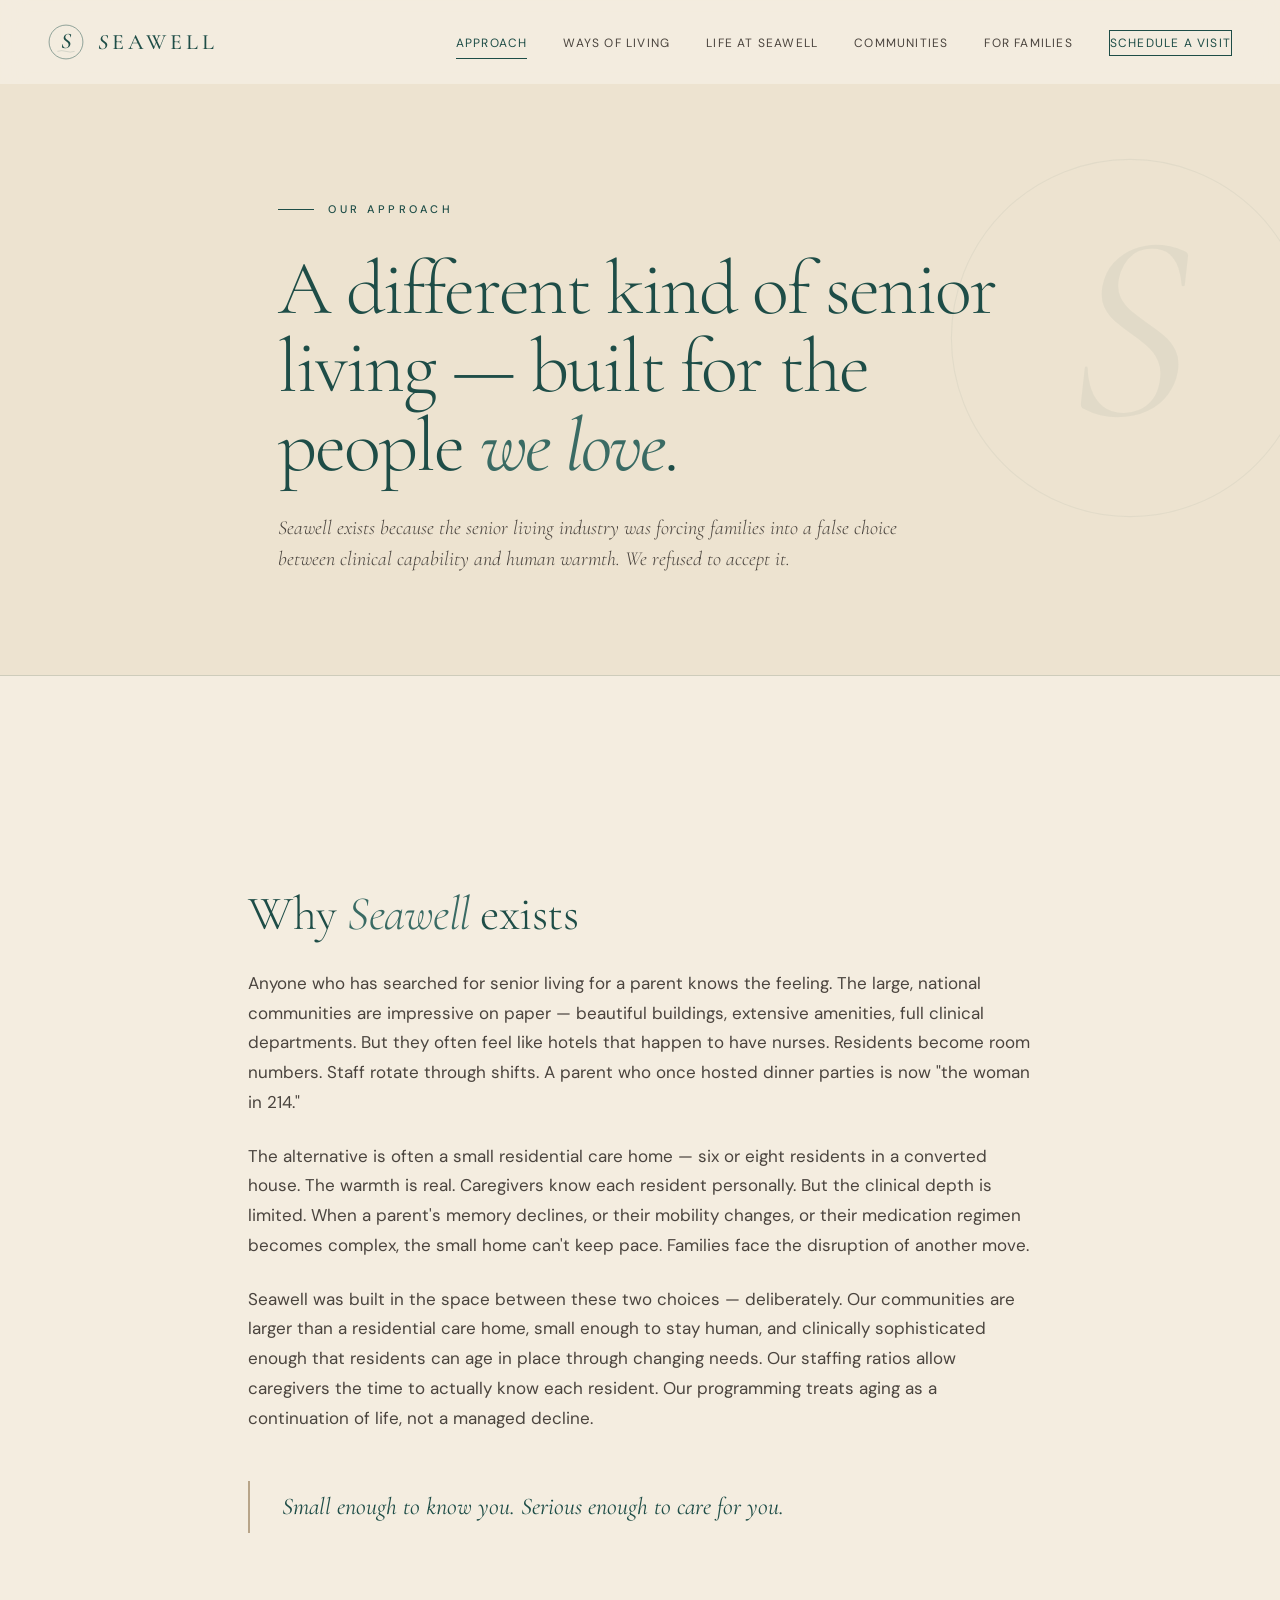
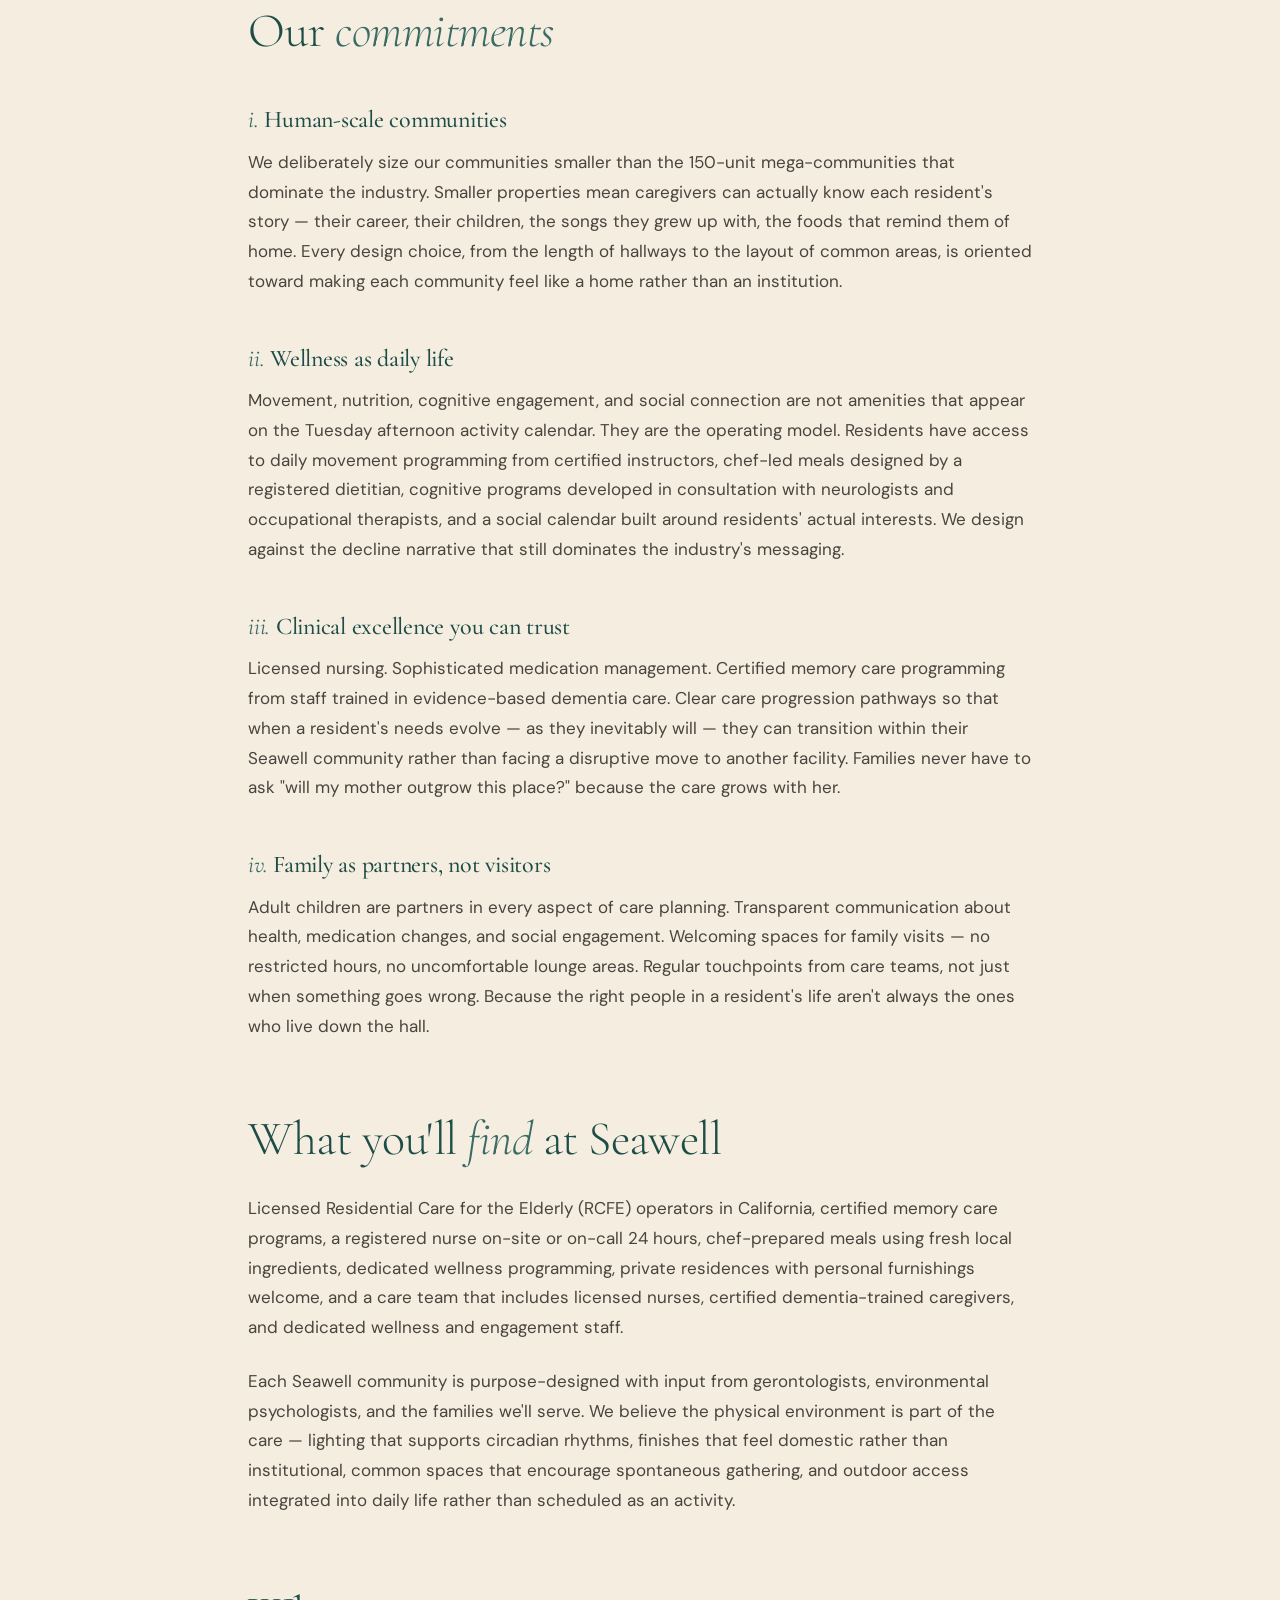
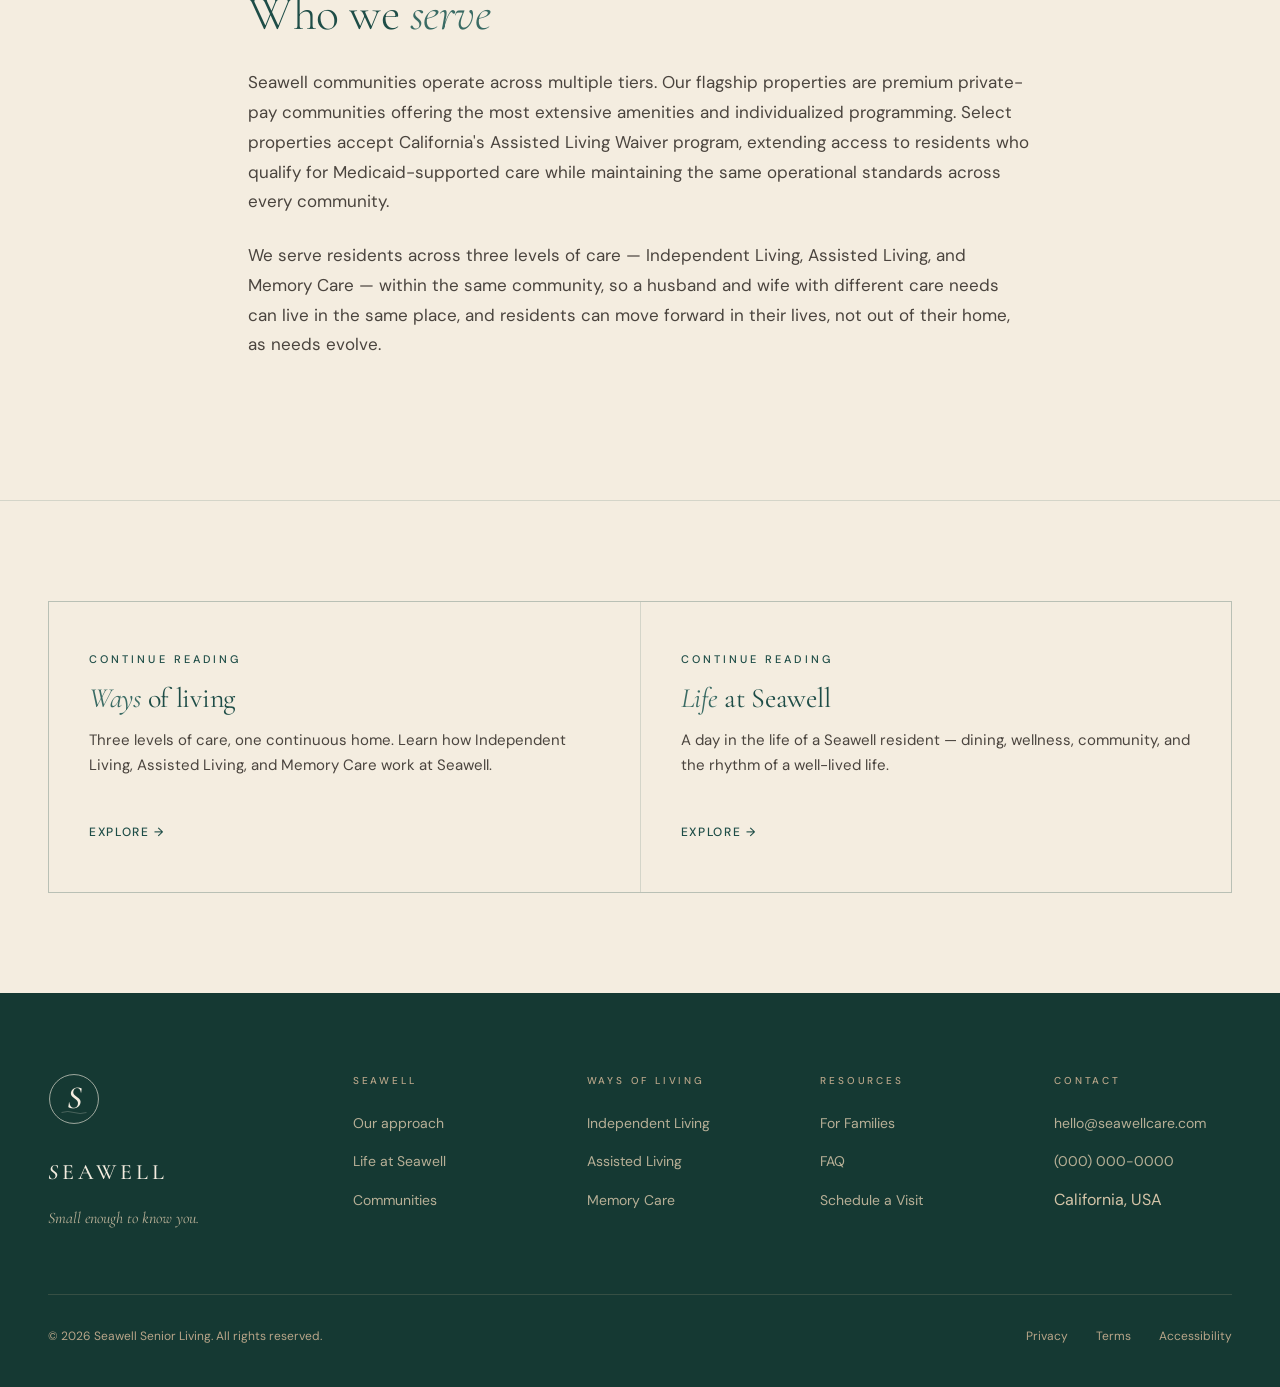
==== about.html @ 4174fb95 "Add multiple pages" ====
<!DOCTYPE html>
<html lang="en">
<head>
<meta charset="UTF-8">
<meta name="viewport" content="width=device-width, initial-scale=1.0">
<title>Our Approach — Seawell Senior Living</title>
<meta name="description" content="The philosophy behind Seawell: small enough to know you, serious enough to care for you. Boutique senior living combined with clinical excellence.">
<link rel="preconnect" href="https://fonts.googleapis.com">
<link rel="preconnect" href="https://fonts.gstatic.com" crossorigin>
<link href="https://fonts.googleapis.com/css2?family=Cormorant+Garamond:ital,wght@0,300;0,400;0,500;0,600;1,300;1,400;1,500;1,600&family=DM+Sans:ital,opsz,wght@0,9..40,300;0,9..40,400;0,9..40,500;1,9..40,400&display=swap" rel="stylesheet">
<link rel="stylesheet" href="styles.css">
</head>
<body>

<nav class="site-nav" id="nav">
  <div class="container nav-inner">
    <a href="index.html" class="nav-logo" aria-label="Seawell home">
      <svg viewBox="0 0 100 100" xmlns="http://www.w3.org/2000/svg" aria-hidden="true">
        <circle cx="50" cy="50" r="47" fill="none" stroke="#1E4D47" stroke-width="1.3"/>
        <text x="50" y="68" text-anchor="middle" font-family="Cormorant Garamond, Didot, Georgia, serif" font-size="62" font-style="italic" font-weight="500" fill="#1E4D47">S</text>
        <path d="M 26 76 Q 38 72 50 76 T 74 76" fill="none" stroke="#1E4D47" stroke-width="0.9" opacity="0.45"/>
      </svg>
      <span class="nav-logo-text"><span class="italic-s">S</span>EAWELL</span>
    </a>
    <button class="nav-toggle" id="navToggle" aria-label="Menu"><span></span><span></span><span></span></button>
    <ul class="nav-links" id="navLinks">
      <li><a href="about.html" class="active">Approach</a></li>
      <li><a href="living.html">Ways of Living</a></li>
      <li><a href="life.html">Life at Seawell</a></li>
      <li><a href="communities.html">Communities</a></li>
      <li><a href="families.html">For Families</a></li>
      <li><a href="contact.html" class="nav-cta">Schedule a Visit</a></li>
    </ul>
  </div>
</nav>

<section class="page-hero">
  <svg class="page-hero-mark" viewBox="0 0 100 100" xmlns="http://www.w3.org/2000/svg" aria-hidden="true">
    <circle cx="50" cy="50" r="47" fill="none" stroke="#1E4D47" stroke-width="0.3"/>
    <text x="50" y="70" text-anchor="middle" font-family="Cormorant Garamond, Didot, Georgia, serif" font-size="70" font-style="italic" fill="#1E4D47">S</text>
  </svg>
  <div class="container page-hero-inner">
    <div class="page-hero-eyebrow">Our approach</div>
    <h1>A different kind of senior living — built for the people <em>we love</em>.</h1>
    <p class="page-hero-lede">Seawell exists because the senior living industry was forcing families into a false choice between clinical capability and human warmth. We refused to accept it.</p>
  </div>
</section>

<section class="standard">
  <div class="container-narrow">
    <div class="prose">
      <h2>Why <em>Seawell</em> exists</h2>
      <p>Anyone who has searched for senior living for a parent knows the feeling. The large, national communities are impressive on paper — beautiful buildings, extensive amenities, full clinical departments. But they often feel like hotels that happen to have nurses. Residents become room numbers. Staff rotate through shifts. A parent who once hosted dinner parties is now "the woman in 214."</p>
      <p>The alternative is often a small residential care home — six or eight residents in a converted house. The warmth is real. Caregivers know each resident personally. But the clinical depth is limited. When a parent's memory declines, or their mobility changes, or their medication regimen becomes complex, the small home can't keep pace. Families face the disruption of another move.</p>
      <p>Seawell was built in the space between these two choices — deliberately. Our communities are larger than a residential care home, small enough to stay human, and clinically sophisticated enough that residents can age in place through changing needs. Our staffing ratios allow caregivers the time to actually know each resident. Our programming treats aging as a continuation of life, not a managed decline.</p>

      <blockquote>Small enough to know you. Serious enough to care for you.</blockquote>

      <h2>Our <em>commitments</em></h2>

      <h3><em>i.</em> Human-scale communities</h3>
      <p>We deliberately size our communities smaller than the 150-unit mega-communities that dominate the industry. Smaller properties mean caregivers can actually know each resident's story — their career, their children, the songs they grew up with, the foods that remind them of home. Every design choice, from the length of hallways to the layout of common areas, is oriented toward making each community feel like a home rather than an institution.</p>

      <h3><em>ii.</em> Wellness as daily life</h3>
      <p>Movement, nutrition, cognitive engagement, and social connection are not amenities that appear on the Tuesday afternoon activity calendar. They are the operating model. Residents have access to daily movement programming from certified instructors, chef-led meals designed by a registered dietitian, cognitive programs developed in consultation with neurologists and occupational therapists, and a social calendar built around residents' actual interests. We design against the decline narrative that still dominates the industry's messaging.</p>

      <h3><em>iii.</em> Clinical excellence you can trust</h3>
      <p>Licensed nursing. Sophisticated medication management. Certified memory care programming from staff trained in evidence-based dementia care. Clear care progression pathways so that when a resident's needs evolve — as they inevitably will — they can transition within their Seawell community rather than facing a disruptive move to another facility. Families never have to ask "will my mother outgrow this place?" because the care grows with her.</p>

      <h3><em>iv.</em> Family as partners, not visitors</h3>
      <p>Adult children are partners in every aspect of care planning. Transparent communication about health, medication changes, and social engagement. Welcoming spaces for family visits — no restricted hours, no uncomfortable lounge areas. Regular touchpoints from care teams, not just when something goes wrong. Because the right people in a resident's life aren't always the ones who live down the hall.</p>

      <h2>What you'll <em>find</em> at Seawell</h2>
      <p>Licensed Residential Care for the Elderly (RCFE) operators in California, certified memory care programs, a registered nurse on-site or on-call 24 hours, chef-prepared meals using fresh local ingredients, dedicated wellness programming, private residences with personal furnishings welcome, and a care team that includes licensed nurses, certified dementia-trained caregivers, and dedicated wellness and engagement staff.</p>
      <p>Each Seawell community is purpose-designed with input from gerontologists, environmental psychologists, and the families we'll serve. We believe the physical environment is part of the care — lighting that supports circadian rhythms, finishes that feel domestic rather than institutional, common spaces that encourage spontaneous gathering, and outdoor access integrated into daily life rather than scheduled as an activity.</p>

      <h2>Who we <em>serve</em></h2>
      <p>Seawell communities operate across multiple tiers. Our flagship properties are premium private-pay communities offering the most extensive amenities and individualized programming. Select properties accept California's Assisted Living Waiver program, extending access to residents who qualify for Medicaid-supported care while maintaining the same operational standards across every community.</p>
      <p>We serve residents across three levels of care — Independent Living, Assisted Living, and Memory Care — within the same community, so a husband and wife with different care needs can live in the same place, and residents can move forward in their lives, not out of their home, as needs evolve.</p>
    </div>
  </div>
</section>

<section class="cross-links">
  <div class="container">
    <div class="cross-links-grid">
      <a href="living.html" class="cross-link">
        <span class="cross-link-label">Continue reading</span>
        <h3 class="cross-link-title"><em>Ways</em> of living</h3>
        <p class="card-body" style="margin-top:12px">Three levels of care, one continuous home. Learn how Independent Living, Assisted Living, and Memory Care work at Seawell.</p>
        <span class="cross-link-arrow">Explore →</span>
      </a>
      <a href="life.html" class="cross-link">
        <span class="cross-link-label">Continue reading</span>
        <h3 class="cross-link-title"><em>Life</em> at Seawell</h3>
        <p class="card-body" style="margin-top:12px">A day in the life of a Seawell resident — dining, wellness, community, and the rhythm of a well-lived life.</p>
        <span class="cross-link-arrow">Explore →</span>
      </a>
    </div>
  </div>
</section>

<footer class="site-footer">
  <div class="container">
    <div class="footer-grid">
      <div class="footer-brand">
        <svg viewBox="0 0 100 100" xmlns="http://www.w3.org/2000/svg" aria-hidden="true">
          <circle cx="50" cy="50" r="47" fill="none" stroke="#F4EDE0" stroke-width="1.2"/>
          <text x="50" y="68" text-anchor="middle" font-family="Cormorant Garamond, Didot, Georgia, serif" font-size="62" font-style="italic" font-weight="500" fill="#F4EDE0">S</text>
          <path d="M 26 76 Q 38 72 50 76 T 74 76" fill="none" stroke="#F4EDE0" stroke-width="0.9" opacity="0.5"/>
        </svg>
        <div class="footer-brand-name"><span class="italic-s">S</span>EAWELL</div>
        <p class="footer-tagline">Small enough to know you.</p>
      </div>
      <div class="footer-col">
        <div class="footer-col-label">Seawell</div>
        <ul>
          <li><a href="about.html">Our approach</a></li>
          <li><a href="life.html">Life at Seawell</a></li>
          <li><a href="communities.html">Communities</a></li>
        </ul>
      </div>
      <div class="footer-col">
        <div class="footer-col-label">Ways of Living</div>
        <ul>
          <li><a href="independent-living.html">Independent Living</a></li>
          <li><a href="assisted-living.html">Assisted Living</a></li>
          <li><a href="memory-care.html">Memory Care</a></li>
        </ul>
      </div>
      <div class="footer-col">
        <div class="footer-col-label">Resources</div>
        <ul>
          <li><a href="families.html">For Families</a></li>
          <li><a href="families.html#faq">FAQ</a></li>
          <li><a href="contact.html">Schedule a Visit</a></li>
        </ul>
      </div>
      <div class="footer-col">
        <div class="footer-col-label">Contact</div>
        <ul>
          <li><a href="mailto:hello@seawellcare.com">hello@seawellcare.com</a></li>
          <li><a href="tel:+10000000000">(000) 000-0000</a></li>
          <li>California, USA</li>
        </ul>
      </div>
    </div>
    <div class="footer-bottom">
      <div>© 2026 Seawell Senior Living. All rights reserved.</div>
      <div class="footer-legal">
        <a href="#">Privacy</a>
        <a href="#">Terms</a>
        <a href="#">Accessibility</a>
      </div>
    </div>
  </div>
</footer>

<script src="main.js"></script>
</body>
</html>
---- styles.css ----
:root {
  --teal: #1E4D47;
  --teal-deep: #153933;
  --teal-soft: #3A6B64;
  --ivory: #F4EDE0;
  --ivory-warm: #EDE3D0;
  --sand: #B8A589;
  --sand-light: #D4C4A8;
  --charcoal: #2A2520;
  --charcoal-soft: #4A443E;
  --white-warm: #FAF6ED;
  --line: rgba(30, 77, 71, 0.15);
  --line-strong: rgba(30, 77, 71, 0.3);
  --serif: 'Cormorant Garamond', 'Didot', 'Playfair Display', Georgia, serif;
  --sans: 'DM Sans', -apple-system, BlinkMacSystemFont, 'Helvetica Neue', Arial, sans-serif;
}

* { margin: 0; padding: 0; box-sizing: border-box; }
html { scroll-behavior: smooth; }

body {
  font-family: var(--sans);
  font-weight: 400;
  font-size: 16px;
  line-height: 1.65;
  color: var(--charcoal);
  background: var(--ivory);
  overflow-x: hidden;
  -webkit-font-smoothing: antialiased;
  -moz-osx-font-smoothing: grayscale;
}

::selection { background: var(--teal); color: var(--ivory); }

h1, h2, h3, h4 {
  font-family: var(--serif);
  font-weight: 400;
  color: var(--teal);
  letter-spacing: -0.01em;
  line-height: 1.15;
}

a {
  color: inherit;
  text-decoration: none;
  transition: opacity 0.3s ease, color 0.3s ease;
}

.container {
  max-width: 1280px;
  margin: 0 auto;
  padding: 0 48px;
}

.container-narrow {
  max-width: 880px;
  margin: 0 auto;
  padding: 0 48px;
}

@media (max-width: 768px) {
  .container, .container-narrow { padding: 0 24px; }
}

/* ===== NAV ===== */
nav.site-nav {
  position: fixed;
  top: 0;
  left: 0;
  right: 0;
  z-index: 100;
  padding: 24px 0;
  background: rgba(244, 237, 224, 0.92);
  backdrop-filter: blur(12px);
  -webkit-backdrop-filter: blur(12px);
  transition: padding 0.3s ease, background 0.3s ease;
}

nav.site-nav.scrolled {
  padding: 16px 0;
  border-bottom: 0.5px solid var(--line);
}

.nav-inner {
  display: flex;
  justify-content: space-between;
  align-items: center;
}

.nav-logo {
  display: flex;
  align-items: center;
  gap: 14px;
}

.nav-logo svg { width: 36px; height: 36px; }

.nav-logo-text {
  font-family: var(--serif);
  font-size: 22px;
  font-weight: 500;
  letter-spacing: 0.18em;
  color: var(--teal);
}

.nav-logo-text .italic-s { font-style: italic; font-weight: 500; }

.nav-links {
  display: flex;
  gap: 36px;
  align-items: center;
  list-style: none;
}

.nav-links a {
  font-size: 12px;
  font-weight: 400;
  letter-spacing: 0.1em;
  text-transform: uppercase;
  color: var(--charcoal-soft);
  position: relative;
  padding: 4px 0;
}

.nav-links a::after {
  content: '';
  position: absolute;
  bottom: -4px;
  left: 0;
  width: 0;
  height: 0.5px;
  background: var(--teal);
  transition: width 0.3s ease;
}

.nav-links a:hover::after, .nav-links a.active::after { width: 100%; }
.nav-links a:hover, .nav-links a.active { color: var(--teal); }

.nav-cta {
  padding: 10px 20px;
  border: 0.5px solid var(--teal);
  color: var(--teal) !important;
  transition: all 0.3s ease;
}

.nav-cta:hover { background: var(--teal); color: var(--ivory) !important; }
.nav-cta::after { display: none !important; }

.nav-toggle {
  display: none;
  background: none;
  border: none;
  cursor: pointer;
  padding: 8px;
}

.nav-toggle span {
  display: block;
  width: 22px;
  height: 1px;
  background: var(--teal);
  margin: 5px 0;
  transition: transform 0.3s ease, opacity 0.3s ease;
}

.nav-toggle.open span:nth-child(1) { transform: translateY(6px) rotate(45deg); }
.nav-toggle.open span:nth-child(2) { opacity: 0; }
.nav-toggle.open span:nth-child(3) { transform: translateY(-6px) rotate(-45deg); }

@media (max-width: 968px) {
  .nav-toggle { display: block; }
  .nav-links {
    position: fixed;
    top: 76px;
    left: 0;
    right: 0;
    background: var(--ivory);
    flex-direction: column;
    padding: 32px 24px;
    gap: 20px;
    border-bottom: 0.5px solid var(--line);
    transform: translateY(-110%);
    transition: transform 0.3s ease;
  }
  .nav-links.open { transform: translateY(0); }
  .nav-links a { font-size: 14px; padding: 8px 0; }
  .nav-logo-text { font-size: 18px; }
}

/* ===== BUTTONS ===== */
.btn {
  padding: 16px 32px;
  font-family: var(--sans);
  font-size: 13px;
  font-weight: 500;
  letter-spacing: 0.12em;
  text-transform: uppercase;
  cursor: pointer;
  transition: all 0.3s ease;
  border: 0.5px solid var(--teal);
  background: transparent;
  color: var(--teal);
  display: inline-flex;
  align-items: center;
  gap: 12px;
  text-decoration: none;
}

.btn-primary { background: var(--teal); color: var(--ivory); }
.btn-primary:hover { background: var(--teal-deep); transform: translateY(-1px); }
.btn-secondary:hover { background: var(--teal); color: var(--ivory); }

.btn .arrow { width: 14px; height: 14px; transition: transform 0.3s ease; }
.btn:hover .arrow { transform: translateX(4px); }

/* ===== SECTION LABEL ===== */
.section-label {
  display: flex;
  align-items: center;
  gap: 14px;
  font-size: 11px;
  font-weight: 500;
  letter-spacing: 0.32em;
  text-transform: uppercase;
  color: var(--teal);
  margin-bottom: 40px;
}

.section-label::before {
  content: '';
  width: 36px;
  height: 0.5px;
  background: var(--teal);
}

.section-label.centered { justify-content: center; }

/* ===== PAGE HERO (sub-pages) ===== */
.page-hero {
  padding: 200px 0 100px;
  background: var(--ivory-warm);
  position: relative;
  overflow: hidden;
  border-bottom: 0.5px solid var(--line);
}

.page-hero-mark {
  position: absolute;
  right: -40px;
  top: 50%;
  transform: translateY(-50%);
  width: 380px;
  height: 380px;
  opacity: 0.05;
  pointer-events: none;
}

.page-hero-inner {
  position: relative;
  z-index: 2;
  max-width: 820px;
}

.page-hero-eyebrow {
  font-size: 11px;
  font-weight: 500;
  letter-spacing: 0.32em;
  text-transform: uppercase;
  color: var(--teal);
  margin-bottom: 32px;
  display: flex;
  align-items: center;
  gap: 14px;
}

.page-hero-eyebrow::before {
  content: '';
  width: 36px;
  height: 0.5px;
  background: var(--teal);
}

.page-hero h1 {
  font-size: clamp(42px, 6vw, 84px);
  font-weight: 300;
  line-height: 1.02;
  letter-spacing: -0.025em;
  margin-bottom: 28px;
}

.page-hero h1 em {
  font-style: italic;
  font-weight: 400;
  color: var(--teal-soft);
}

.page-hero-lede {
  font-size: 20px;
  line-height: 1.55;
  color: var(--charcoal-soft);
  max-width: 680px;
  font-family: var(--serif);
  font-style: italic;
  font-weight: 300;
}

/* ===== EDITORIAL CONTENT ===== */
.prose {
  font-size: 17px;
  line-height: 1.75;
  color: var(--charcoal-soft);
}

.prose p { margin-bottom: 24px; }
.prose p:last-child { margin-bottom: 0; }

.prose h2 {
  font-size: clamp(32px, 4vw, 48px);
  font-weight: 300;
  margin-top: 72px;
  margin-bottom: 28px;
  line-height: 1.1;
}

.prose h2 em { font-style: italic; color: var(--teal-soft); }

.prose h3 {
  font-size: 24px;
  font-weight: 500;
  margin-top: 48px;
  margin-bottom: 14px;
}

.prose h3 em { font-style: italic; font-weight: 400; color: var(--teal-soft); }

.prose blockquote {
  font-family: var(--serif);
  font-style: italic;
  font-size: 24px;
  line-height: 1.5;
  color: var(--teal);
  border-left: 2px solid var(--sand);
  padding: 8px 0 8px 32px;
  margin: 48px 0;
}

.prose a {
  color: var(--teal);
  border-bottom: 0.5px solid var(--line-strong);
  padding-bottom: 1px;
}

.prose a:hover { color: var(--teal-deep); border-bottom-color: var(--teal); }

.prose ul, .prose ol {
  margin: 24px 0;
  padding-left: 28px;
}

.prose li { margin-bottom: 12px; }

/* ===== TWO-COL LAYOUT ===== */
.two-col {
  display: grid;
  grid-template-columns: 1fr 1fr;
  gap: 120px;
  align-items: start;
}

.two-col-wide {
  display: grid;
  grid-template-columns: 1fr 1.4fr;
  gap: 96px;
  align-items: start;
}

@media (max-width: 968px) {
  .two-col, .two-col-wide { grid-template-columns: 1fr; gap: 48px; }
}

.col-heading {
  font-size: clamp(36px, 4.5vw, 56px);
  font-weight: 300;
  line-height: 1.1;
  margin-bottom: 32px;
}

.col-heading em { font-style: italic; color: var(--teal-soft); }

/* ===== GENERAL SECTIONS ===== */
section.standard { padding: 140px 0; }
section.band { padding: 140px 0; background: var(--ivory-warm); border-top: 0.5px solid var(--line); border-bottom: 0.5px solid var(--line); }
section.deep { padding: 140px 0; background: var(--teal); color: var(--ivory); }
section.deep h2 { color: var(--ivory); }

/* ===== CARDS ===== */
.card-grid {
  display: grid;
  grid-template-columns: repeat(3, 1fr);
  gap: 1px;
  background: var(--line);
  border: 0.5px solid var(--line);
  margin-top: 64px;
}

@media (max-width: 968px) {
  .card-grid { grid-template-columns: 1fr; }
}

.card {
  background: var(--ivory);
  padding: 56px 40px;
  transition: background 0.4s ease;
  text-decoration: none;
  display: block;
  color: inherit;
}

.card:hover { background: var(--white-warm); }

.card-label {
  font-family: var(--serif);
  font-style: italic;
  font-size: 22px;
  font-weight: 300;
  color: var(--teal-soft);
  margin-bottom: 20px;
  display: block;
}

.card-title {
  font-size: 28px;
  font-weight: 400;
  margin-bottom: 16px;
  line-height: 1.2;
  color: var(--teal);
}

.card-body {
  font-size: 15px;
  line-height: 1.7;
  color: var(--charcoal-soft);
  margin-bottom: 28px;
}

.card-cta {
  font-size: 12px;
  font-weight: 500;
  letter-spacing: 0.14em;
  text-transform: uppercase;
  color: var(--teal);
  display: inline-flex;
  align-items: center;
  gap: 8px;
}

/* ===== LIST ROWS ===== */
.row-list { display: flex; flex-direction: column; }

.row-item {
  display: grid;
  grid-template-columns: 180px 1fr auto;
  gap: 48px;
  padding: 40px 0;
  border-top: 0.5px solid var(--line);
  align-items: start;
  transition: padding 0.4s ease;
  text-decoration: none;
  color: inherit;
}

.row-item:last-child { border-bottom: 0.5px solid var(--line); }
.row-item:hover { padding: 40px 16px; }

.row-label {
  font-family: var(--serif);
  font-style: italic;
  font-size: 19px;
  color: var(--teal-soft);
}

.row-title {
  font-size: 28px;
  font-weight: 400;
  margin-bottom: 12px;
  color: var(--teal);
}

.row-body {
  font-size: 16px;
  line-height: 1.7;
  color: var(--charcoal-soft);
  max-width: 640px;
}

.row-arrow {
  font-size: 12px;
  font-weight: 500;
  letter-spacing: 0.14em;
  text-transform: uppercase;
  color: var(--teal);
  white-space: nowrap;
  padding-top: 8px;
}

@media (max-width: 768px) {
  .row-item { grid-template-columns: 1fr; gap: 12px; padding: 28px 0; }
}

/* ===== FAQ ===== */
.faq-list { margin-top: 48px; }

.faq-item {
  border-top: 0.5px solid var(--line);
  padding: 28px 0;
  cursor: pointer;
}

.faq-item:last-child { border-bottom: 0.5px solid var(--line); }

.faq-q {
  display: flex;
  justify-content: space-between;
  align-items: center;
  font-family: var(--serif);
  font-size: 22px;
  font-weight: 500;
  color: var(--teal);
  line-height: 1.3;
}

.faq-toggle {
  width: 20px;
  height: 20px;
  flex-shrink: 0;
  position: relative;
  margin-left: 24px;
}

.faq-toggle::before, .faq-toggle::after {
  content: '';
  position: absolute;
  background: var(--teal);
  transition: transform 0.3s ease;
}

.faq-toggle::before {
  top: 9px;
  left: 0;
  width: 20px;
  height: 1px;
}

.faq-toggle::after {
  top: 0;
  left: 9px;
  width: 1px;
  height: 20px;
}

.faq-item.open .faq-toggle::after { transform: scaleY(0); }

.faq-a {
  font-size: 16px;
  line-height: 1.7;
  color: var(--charcoal-soft);
  max-height: 0;
  overflow: hidden;
  transition: max-height 0.4s ease, padding 0.4s ease;
  padding-top: 0;
}

.faq-item.open .faq-a {
  max-height: 800px;
  padding-top: 20px;
}

/* ===== PULL QUOTE / EDITORIAL ===== */
.pull-quote {
  text-align: center;
  max-width: 900px;
  margin: 0 auto;
  position: relative;
  z-index: 2;
}

.pull-quote-mark {
  width: 44px;
  height: 44px;
  margin: 0 auto 36px;
  opacity: 0.8;
}

.pull-quote-text {
  font-family: var(--serif);
  font-style: italic;
  font-weight: 300;
  font-size: clamp(26px, 3.8vw, 40px);
  line-height: 1.35;
  margin-bottom: 36px;
  letter-spacing: -0.005em;
}

.pull-quote-text::before, .pull-quote-text::after {
  content: '"';
  font-size: 1.4em;
  line-height: 0;
  color: var(--sand);
  opacity: 0.5;
  vertical-align: -0.15em;
}

.pull-quote-attr {
  font-size: 12px;
  font-weight: 500;
  letter-spacing: 0.24em;
  text-transform: uppercase;
  color: var(--sand-light);
  display: flex;
  align-items: center;
  justify-content: center;
  gap: 14px;
}

.pull-quote-attr::before {
  content: '';
  width: 36px;
  height: 0.5px;
  background: var(--sand);
  opacity: 0.5;
}

/* ===== FORMS ===== */
.form-stack {
  display: flex;
  flex-direction: column;
  gap: 20px;
  max-width: 640px;
}

.form-row {
  display: grid;
  grid-template-columns: 1fr 1fr;
  gap: 16px;
}

@media (max-width: 640px) {
  .form-row { grid-template-columns: 1fr; }
}

.form-field {
  display: flex;
  flex-direction: column;
  gap: 8px;
}

.form-field label {
  font-size: 11px;
  font-weight: 500;
  letter-spacing: 0.18em;
  text-transform: uppercase;
  color: var(--teal);
}

.form-field input,
.form-field select,
.form-field textarea {
  padding: 14px 18px;
  font-family: var(--sans);
  font-size: 15px;
  background: var(--white-warm);
  border: 0.5px solid var(--line-strong);
  color: var(--charcoal);
  outline: none;
  transition: border-color 0.3s ease;
  width: 100%;
}

.form-field input:focus,
.form-field select:focus,
.form-field textarea:focus { border-color: var(--teal); }

.form-field textarea { resize: vertical; min-height: 120px; }

.form-submit { margin-top: 12px; }

/* ===== BREADCRUMBS ===== */
.breadcrumbs {
  font-size: 11px;
  font-weight: 500;
  letter-spacing: 0.18em;
  text-transform: uppercase;
  color: var(--charcoal-soft);
  opacity: 0.7;
  margin-bottom: 24px;
  display: flex;
  gap: 10px;
  align-items: center;
}

.breadcrumbs a { color: inherit; border-bottom: 0.5px solid transparent; }
.breadcrumbs a:hover { border-bottom-color: var(--teal); color: var(--teal); }
.breadcrumbs .sep { opacity: 0.5; }

/* ===== CROSS-LINKS ===== */
.cross-links {
  padding: 100px 0;
  border-top: 0.5px solid var(--line);
}

.cross-links-grid {
  display: grid;
  grid-template-columns: repeat(2, 1fr);
  gap: 1px;
  background: var(--line);
  border: 0.5px solid var(--line);
}

@media (max-width: 768px) { .cross-links-grid { grid-template-columns: 1fr; } }

.cross-link {
  padding: 48px 40px;
  background: var(--ivory);
  text-decoration: none;
  color: inherit;
  transition: background 0.4s ease;
}

.cross-link:hover { background: var(--white-warm); }

.cross-link-label {
  font-size: 11px;
  font-weight: 500;
  letter-spacing: 0.28em;
  text-transform: uppercase;
  color: var(--teal);
  margin-bottom: 14px;
  display: block;
}

.cross-link-title {
  font-family: var(--serif);
  font-size: 28px;
  font-weight: 400;
  color: var(--teal);
  margin-bottom: 8px;
  line-height: 1.2;
}

.cross-link-title em { font-style: italic; color: var(--teal-soft); }

.cross-link-arrow {
  font-size: 12px;
  font-weight: 500;
  letter-spacing: 0.14em;
  text-transform: uppercase;
  color: var(--teal);
  margin-top: 16px;
  display: inline-block;
}

/* ===== FOOTER ===== */
footer.site-footer {
  padding: 80px 0 40px;
  background: var(--teal-deep);
  color: var(--sand-light);
}

.footer-grid {
  display: grid;
  grid-template-columns: 1.4fr 1fr 1fr 1fr 1fr;
  gap: 56px;
  margin-bottom: 64px;
}

@media (max-width: 968px) {
  .footer-grid { grid-template-columns: 1fr 1fr; gap: 40px; }
}

.footer-brand svg { width: 52px; height: 52px; margin-bottom: 20px; }

.footer-brand-name {
  font-family: var(--serif);
  font-size: 22px;
  font-weight: 500;
  letter-spacing: 0.18em;
  color: var(--ivory);
  margin-bottom: 16px;
}

.footer-brand-name .italic-s { font-style: italic; }

.footer-tagline {
  font-family: var(--serif);
  font-style: italic;
  font-size: 16px;
  color: var(--sand-light);
  opacity: 0.85;
  max-width: 260px;
  line-height: 1.5;
}

.footer-col-label {
  font-size: 10px;
  font-weight: 500;
  letter-spacing: 0.28em;
  text-transform: uppercase;
  color: var(--sand);
  margin-bottom: 20px;
}

.footer-col ul { list-style: none; }
.footer-col li { margin-bottom: 12px; }
.footer-col a { font-size: 14px; color: var(--sand-light); opacity: 0.85; }
.footer-col a:hover { opacity: 1; color: var(--ivory); }

.footer-bottom {
  padding-top: 32px;
  border-top: 0.5px solid rgba(184, 165, 137, 0.2);
  display: flex;
  justify-content: space-between;
  align-items: center;
  flex-wrap: wrap;
  gap: 16px;
  font-size: 12px;
  color: var(--sand);
}

.footer-legal { display: flex; gap: 28px; flex-wrap: wrap; }

/* ===== ANIMATIONS ===== */
@keyframes fadeUp {
  from { opacity: 0; transform: translateY(20px); }
  to { opacity: 1; transform: translateY(0); }
}

.reveal {
  opacity: 0;
  transform: translateY(24px);
  transition: opacity 0.9s ease-out, transform 0.9s ease-out;
}

.reveal.in-view { opacity: 1; transform: translateY(0); }

.hero-anim-1 { opacity: 0; animation: fadeUp 0.9s ease-out 0.2s forwards; }
.hero-anim-2 { opacity: 0; animation: fadeUp 0.9s ease-out 0.4s forwards; }
.hero-anim-3 { opacity: 0; animation: fadeUp 0.9s ease-out 0.6s forwards; }
.hero-anim-4 { opacity: 0; animation: fadeUp 0.9s ease-out 0.8s forwards; }

@media (prefers-reduced-motion: reduce) {
  *, *::before, *::after {
    animation-duration: 0.01ms !important;
    transition-duration: 0.01ms !important;
  }
  .reveal { opacity: 1; transform: none; }
  .hero-anim-1, .hero-anim-2, .hero-anim-3, .hero-anim-4 { opacity: 1; animation: none; }
}
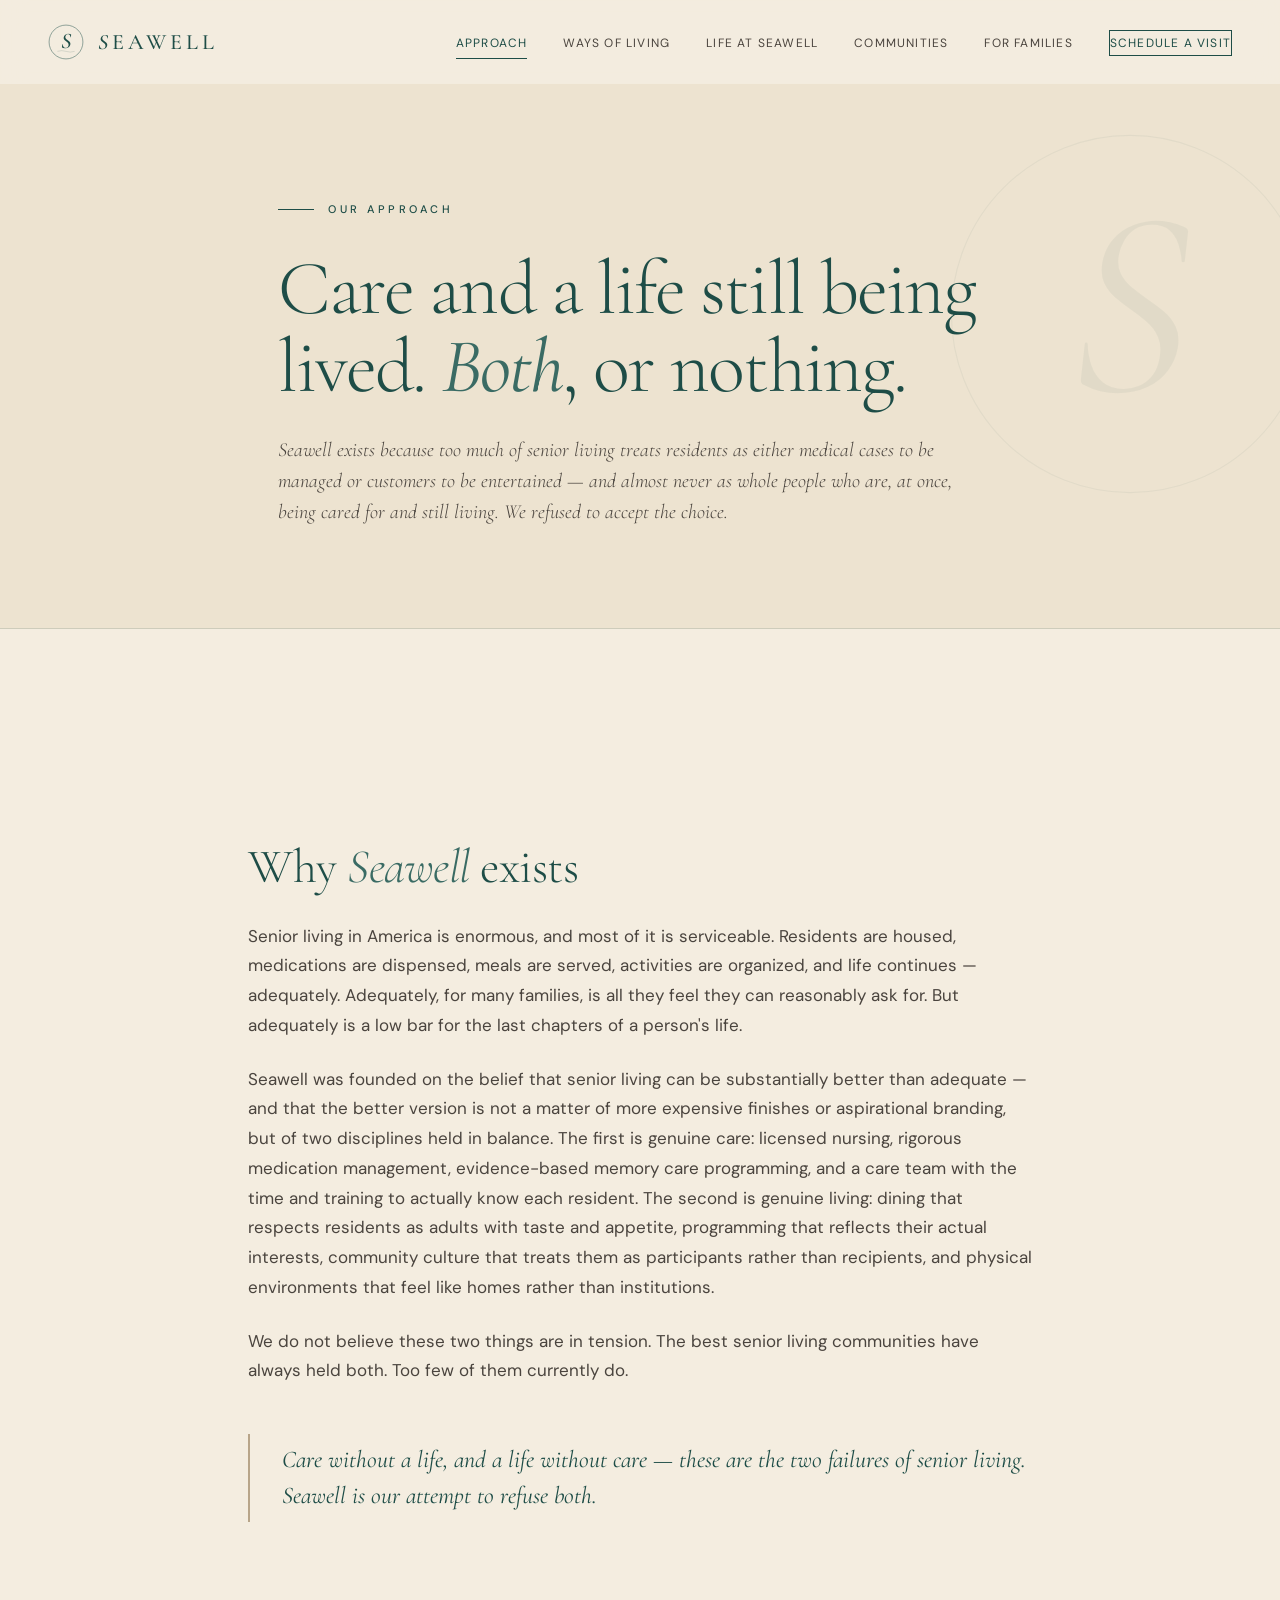
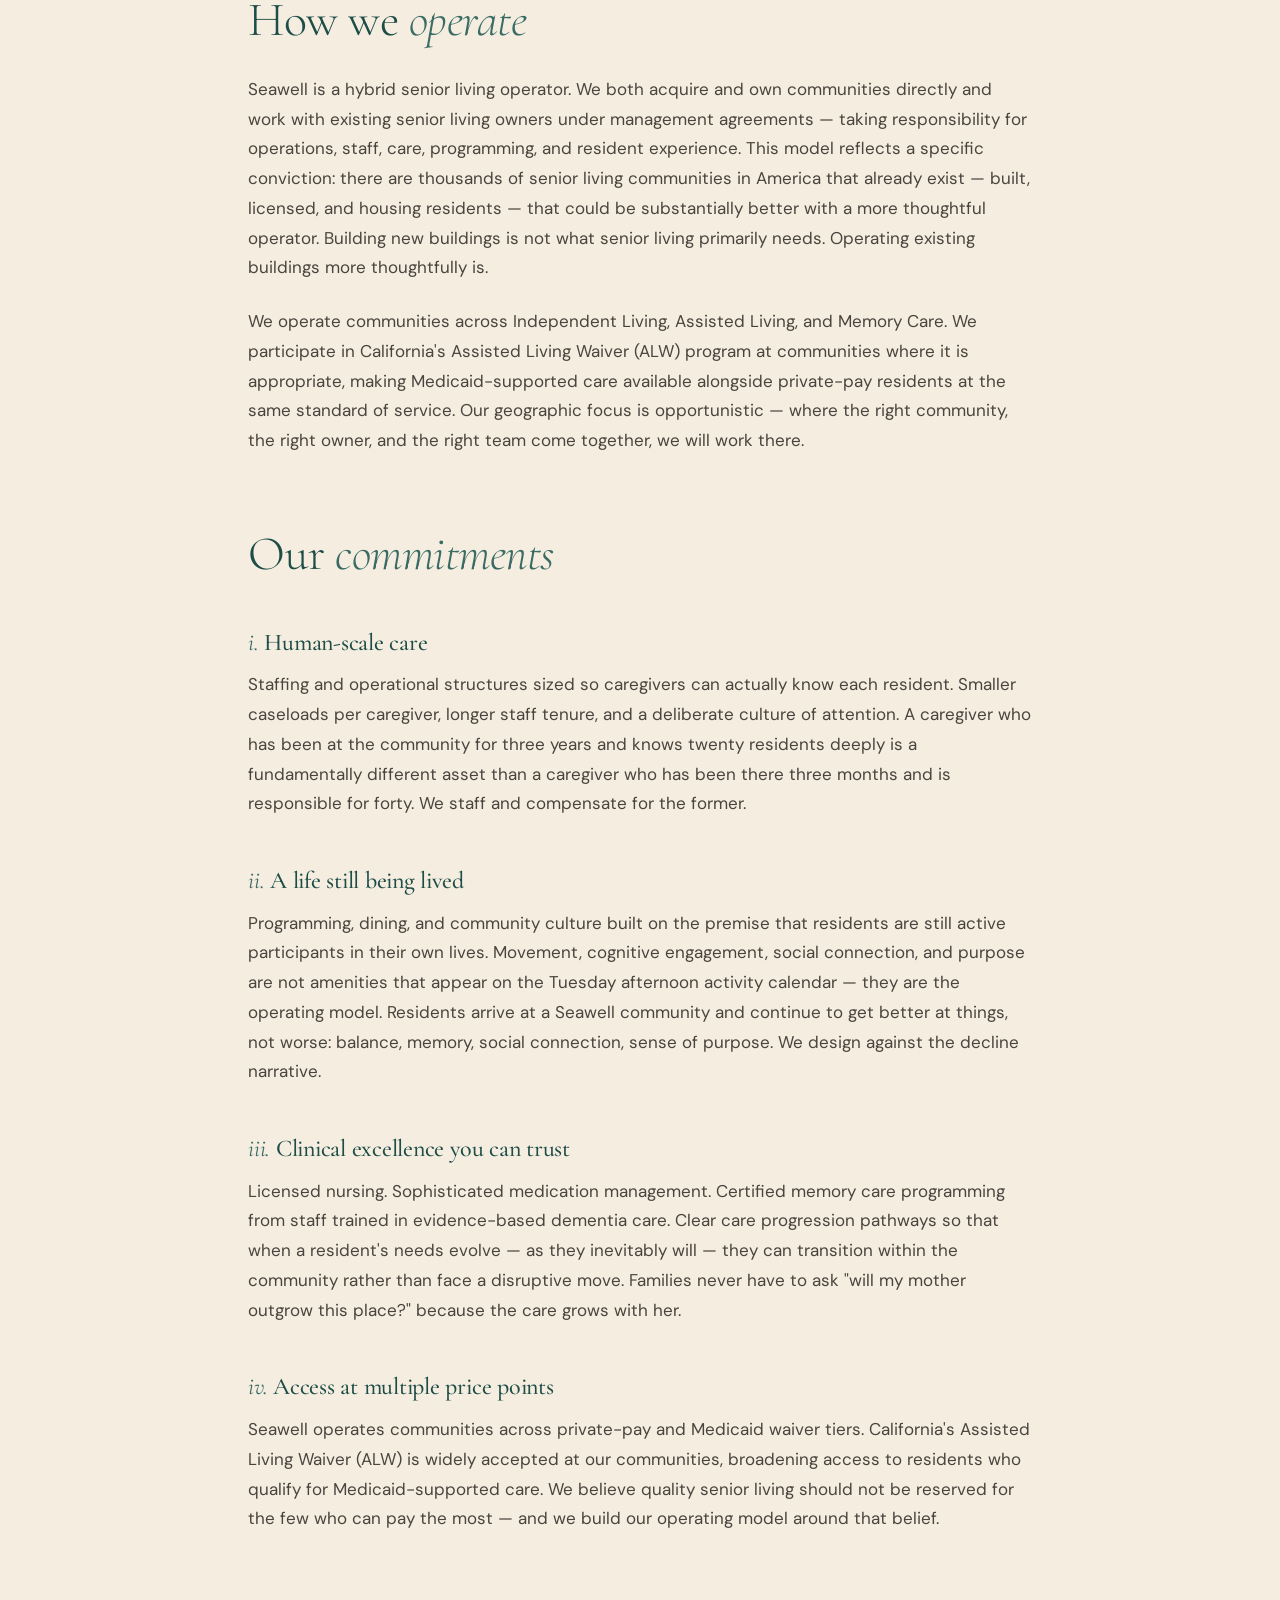
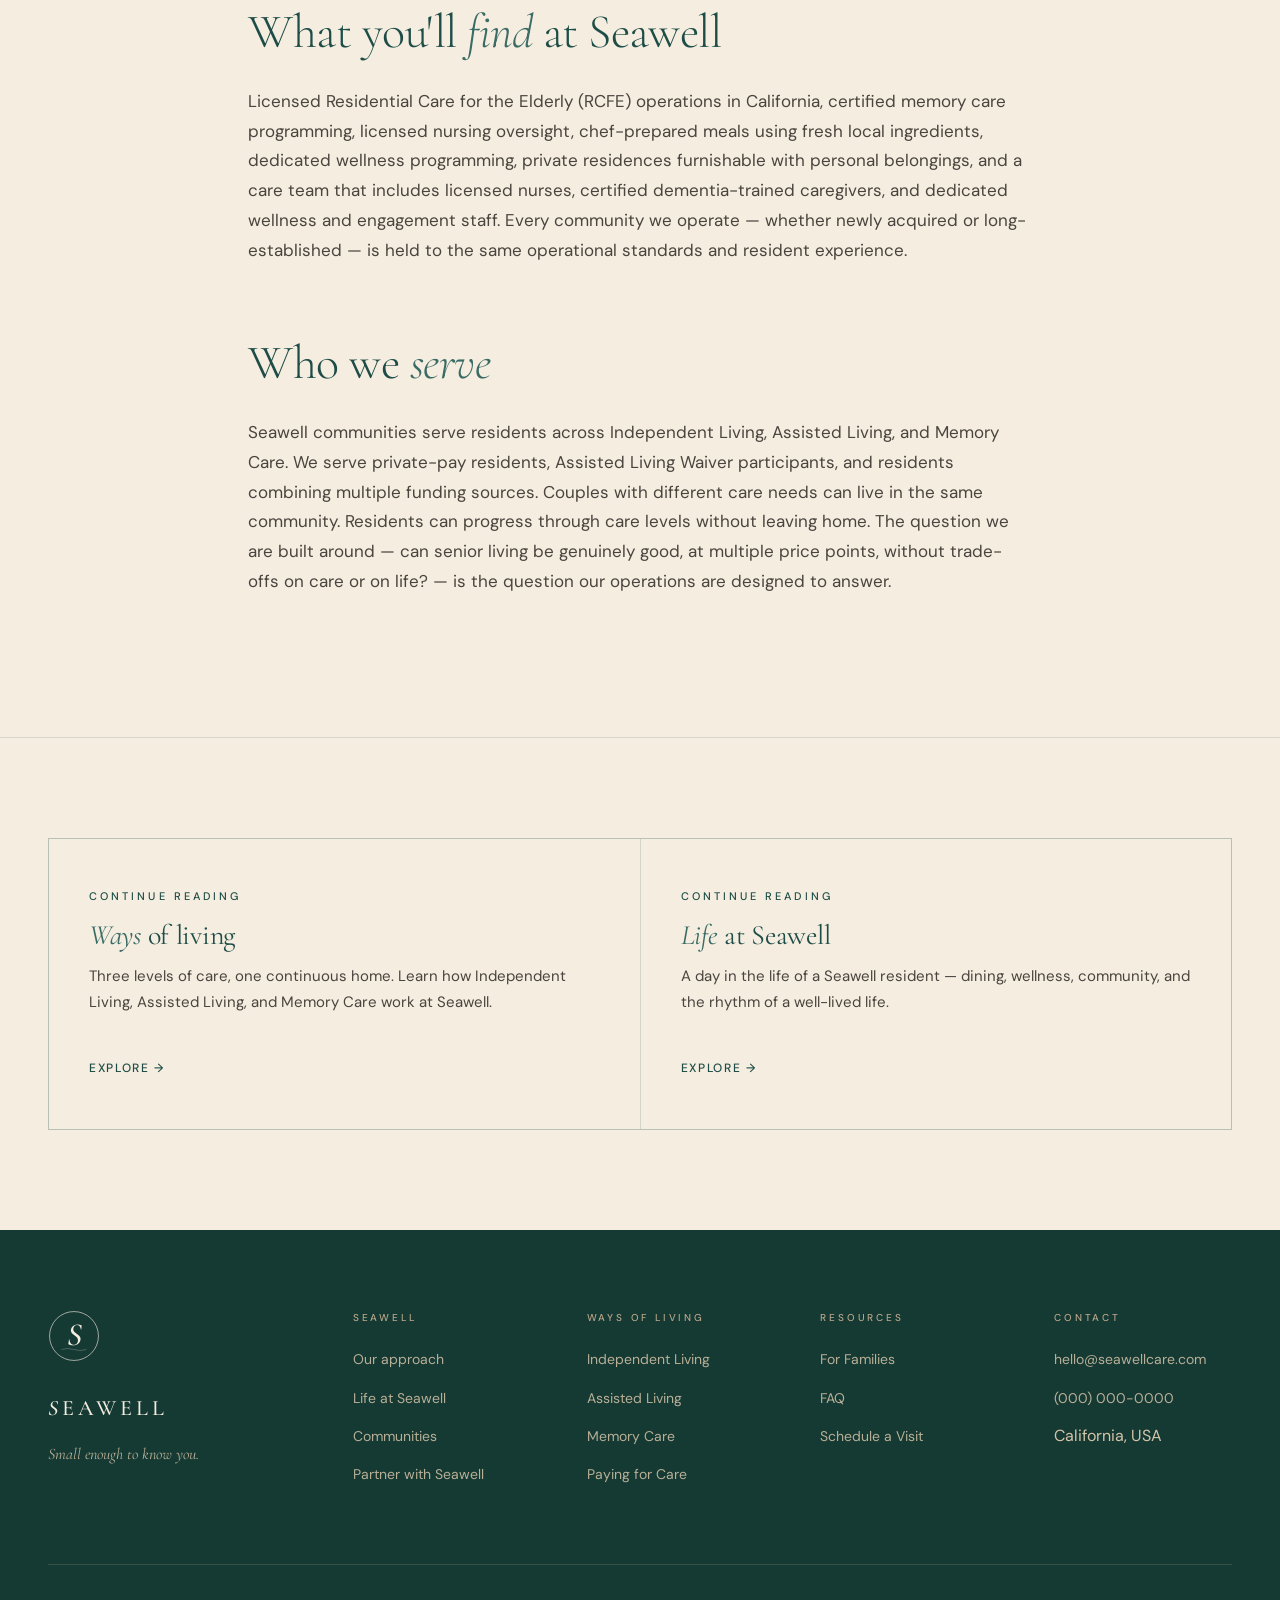
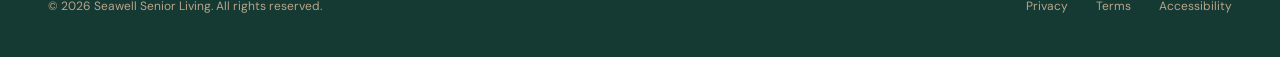
==== commit e59bfb4f: "Revise multiple pages" ====
--- a/about.html
+++ b/about.html
@@ -41,8 +41,8 @@
   </svg>
   <div class="container page-hero-inner">
     <div class="page-hero-eyebrow">Our approach</div>
-    <h1>A different kind of senior living — built for the people <em>we love</em>.</h1>
-    <p class="page-hero-lede">Seawell exists because the senior living industry was forcing families into a false choice between clinical capability and human warmth. We refused to accept it.</p>
+    <h1>Care and a life still being lived. <em>Both</em>, or nothing.</h1>
+    <p class="page-hero-lede">Seawell exists because too much of senior living treats residents as either medical cases to be managed or customers to be entertained — and almost never as whole people who are, at once, being cared for and still living. We refused to accept the choice.</p>
   </div>
 </section>
 
@@ -50,33 +50,35 @@
   <div class="container-narrow">
     <div class="prose">
       <h2>Why <em>Seawell</em> exists</h2>
-      <p>Anyone who has searched for senior living for a parent knows the feeling. The large, national communities are impressive on paper — beautiful buildings, extensive amenities, full clinical departments. But they often feel like hotels that happen to have nurses. Residents become room numbers. Staff rotate through shifts. A parent who once hosted dinner parties is now "the woman in 214."</p>
-      <p>The alternative is often a small residential care home — six or eight residents in a converted house. The warmth is real. Caregivers know each resident personally. But the clinical depth is limited. When a parent's memory declines, or their mobility changes, or their medication regimen becomes complex, the small home can't keep pace. Families face the disruption of another move.</p>
-      <p>Seawell was built in the space between these two choices — deliberately. Our communities are larger than a residential care home, small enough to stay human, and clinically sophisticated enough that residents can age in place through changing needs. Our staffing ratios allow caregivers the time to actually know each resident. Our programming treats aging as a continuation of life, not a managed decline.</p>
+      <p>Senior living in America is enormous, and most of it is serviceable. Residents are housed, medications are dispensed, meals are served, activities are organized, and life continues — adequately. Adequately, for many families, is all they feel they can reasonably ask for. But adequately is a low bar for the last chapters of a person's life.</p>
+      <p>Seawell was founded on the belief that senior living can be substantially better than adequate — and that the better version is not a matter of more expensive finishes or aspirational branding, but of two disciplines held in balance. The first is genuine care: licensed nursing, rigorous medication management, evidence-based memory care programming, and a care team with the time and training to actually know each resident. The second is genuine living: dining that respects residents as adults with taste and appetite, programming that reflects their actual interests, community culture that treats them as participants rather than recipients, and physical environments that feel like homes rather than institutions.</p>
+      <p>We do not believe these two things are in tension. The best senior living communities have always held both. Too few of them currently do.</p>
 
-      <blockquote>Small enough to know you. Serious enough to care for you.</blockquote>
+      <blockquote>Care without a life, and a life without care — these are the two failures of senior living. Seawell is our attempt to refuse both.</blockquote>
+
+      <h2>How we <em>operate</em></h2>
+      <p>Seawell is a hybrid senior living operator. We both acquire and own communities directly and work with existing senior living owners under management agreements — taking responsibility for operations, staff, care, programming, and resident experience. This model reflects a specific conviction: there are thousands of senior living communities in America that already exist — built, licensed, and housing residents — that could be substantially better with a more thoughtful operator. Building new buildings is not what senior living primarily needs. Operating existing buildings more thoughtfully is.</p>
+      <p>We operate communities across Independent Living, Assisted Living, and Memory Care. We participate in California's Assisted Living Waiver (ALW) program at communities where it is appropriate, making Medicaid-supported care available alongside private-pay residents at the same standard of service. Our geographic focus is opportunistic — where the right community, the right owner, and the right team come together, we will work there.</p>
 
       <h2>Our <em>commitments</em></h2>
 
-      <h3><em>i.</em> Human-scale communities</h3>
-      <p>We deliberately size our communities smaller than the 150-unit mega-communities that dominate the industry. Smaller properties mean caregivers can actually know each resident's story — their career, their children, the songs they grew up with, the foods that remind them of home. Every design choice, from the length of hallways to the layout of common areas, is oriented toward making each community feel like a home rather than an institution.</p>
+      <h3><em>i.</em> Human-scale care</h3>
+      <p>Staffing and operational structures sized so caregivers can actually know each resident. Smaller caseloads per caregiver, longer staff tenure, and a deliberate culture of attention. A caregiver who has been at the community for three years and knows twenty residents deeply is a fundamentally different asset than a caregiver who has been there three months and is responsible for forty. We staff and compensate for the former.</p>
 
-      <h3><em>ii.</em> Wellness as daily life</h3>
-      <p>Movement, nutrition, cognitive engagement, and social connection are not amenities that appear on the Tuesday afternoon activity calendar. They are the operating model. Residents have access to daily movement programming from certified instructors, chef-led meals designed by a registered dietitian, cognitive programs developed in consultation with neurologists and occupational therapists, and a social calendar built around residents' actual interests. We design against the decline narrative that still dominates the industry's messaging.</p>
+      <h3><em>ii.</em> A life still being lived</h3>
+      <p>Programming, dining, and community culture built on the premise that residents are still active participants in their own lives. Movement, cognitive engagement, social connection, and purpose are not amenities that appear on the Tuesday afternoon activity calendar — they are the operating model. Residents arrive at a Seawell community and continue to get better at things, not worse: balance, memory, social connection, sense of purpose. We design against the decline narrative.</p>
 
       <h3><em>iii.</em> Clinical excellence you can trust</h3>
-      <p>Licensed nursing. Sophisticated medication management. Certified memory care programming from staff trained in evidence-based dementia care. Clear care progression pathways so that when a resident's needs evolve — as they inevitably will — they can transition within their Seawell community rather than facing a disruptive move to another facility. Families never have to ask "will my mother outgrow this place?" because the care grows with her.</p>
+      <p>Licensed nursing. Sophisticated medication management. Certified memory care programming from staff trained in evidence-based dementia care. Clear care progression pathways so that when a resident's needs evolve — as they inevitably will — they can transition within the community rather than face a disruptive move. Families never have to ask "will my mother outgrow this place?" because the care grows with her.</p>
 
-      <h3><em>iv.</em> Family as partners, not visitors</h3>
-      <p>Adult children are partners in every aspect of care planning. Transparent communication about health, medication changes, and social engagement. Welcoming spaces for family visits — no restricted hours, no uncomfortable lounge areas. Regular touchpoints from care teams, not just when something goes wrong. Because the right people in a resident's life aren't always the ones who live down the hall.</p>
+      <h3><em>iv.</em> Access at multiple price points</h3>
+      <p>Seawell operates communities across private-pay and Medicaid waiver tiers. California's Assisted Living Waiver (ALW) is widely accepted at our communities, broadening access to residents who qualify for Medicaid-supported care. We believe quality senior living should not be reserved for the few who can pay the most — and we build our operating model around that belief.</p>
 
       <h2>What you'll <em>find</em> at Seawell</h2>
-      <p>Licensed Residential Care for the Elderly (RCFE) operators in California, certified memory care programs, a registered nurse on-site or on-call 24 hours, chef-prepared meals using fresh local ingredients, dedicated wellness programming, private residences with personal furnishings welcome, and a care team that includes licensed nurses, certified dementia-trained caregivers, and dedicated wellness and engagement staff.</p>
-      <p>Each Seawell community is purpose-designed with input from gerontologists, environmental psychologists, and the families we'll serve. We believe the physical environment is part of the care — lighting that supports circadian rhythms, finishes that feel domestic rather than institutional, common spaces that encourage spontaneous gathering, and outdoor access integrated into daily life rather than scheduled as an activity.</p>
+      <p>Licensed Residential Care for the Elderly (RCFE) operations in California, certified memory care programming, licensed nursing oversight, chef-prepared meals using fresh local ingredients, dedicated wellness programming, private residences furnishable with personal belongings, and a care team that includes licensed nurses, certified dementia-trained caregivers, and dedicated wellness and engagement staff. Every community we operate — whether newly acquired or long-established — is held to the same operational standards and resident experience.</p>
 
       <h2>Who we <em>serve</em></h2>
-      <p>Seawell communities operate across multiple tiers. Our flagship properties are premium private-pay communities offering the most extensive amenities and individualized programming. Select properties accept California's Assisted Living Waiver program, extending access to residents who qualify for Medicaid-supported care while maintaining the same operational standards across every community.</p>
-      <p>We serve residents across three levels of care — Independent Living, Assisted Living, and Memory Care — within the same community, so a husband and wife with different care needs can live in the same place, and residents can move forward in their lives, not out of their home, as needs evolve.</p>
+      <p>Seawell communities serve residents across Independent Living, Assisted Living, and Memory Care. We serve private-pay residents, Assisted Living Waiver participants, and residents combining multiple funding sources. Couples with different care needs can live in the same community. Residents can progress through care levels without leaving home. The question we are built around — can senior living be genuinely good, at multiple price points, without trade-offs on care or on life? — is the question our operations are designed to answer.</p>
     </div>
   </div>
 </section>
@@ -118,6 +120,7 @@
           <li><a href="about.html">Our approach</a></li>
           <li><a href="life.html">Life at Seawell</a></li>
           <li><a href="communities.html">Communities</a></li>
+          <li><a href="partner.html">Partner with Seawell</a></li>
         </ul>
       </div>
       <div class="footer-col">
@@ -126,6 +129,7 @@
           <li><a href="independent-living.html">Independent Living</a></li>
           <li><a href="assisted-living.html">Assisted Living</a></li>
           <li><a href="memory-care.html">Memory Care</a></li>
+          <li><a href="paying.html">Paying for Care</a></li>
         </ul>
       </div>
       <div class="footer-col">
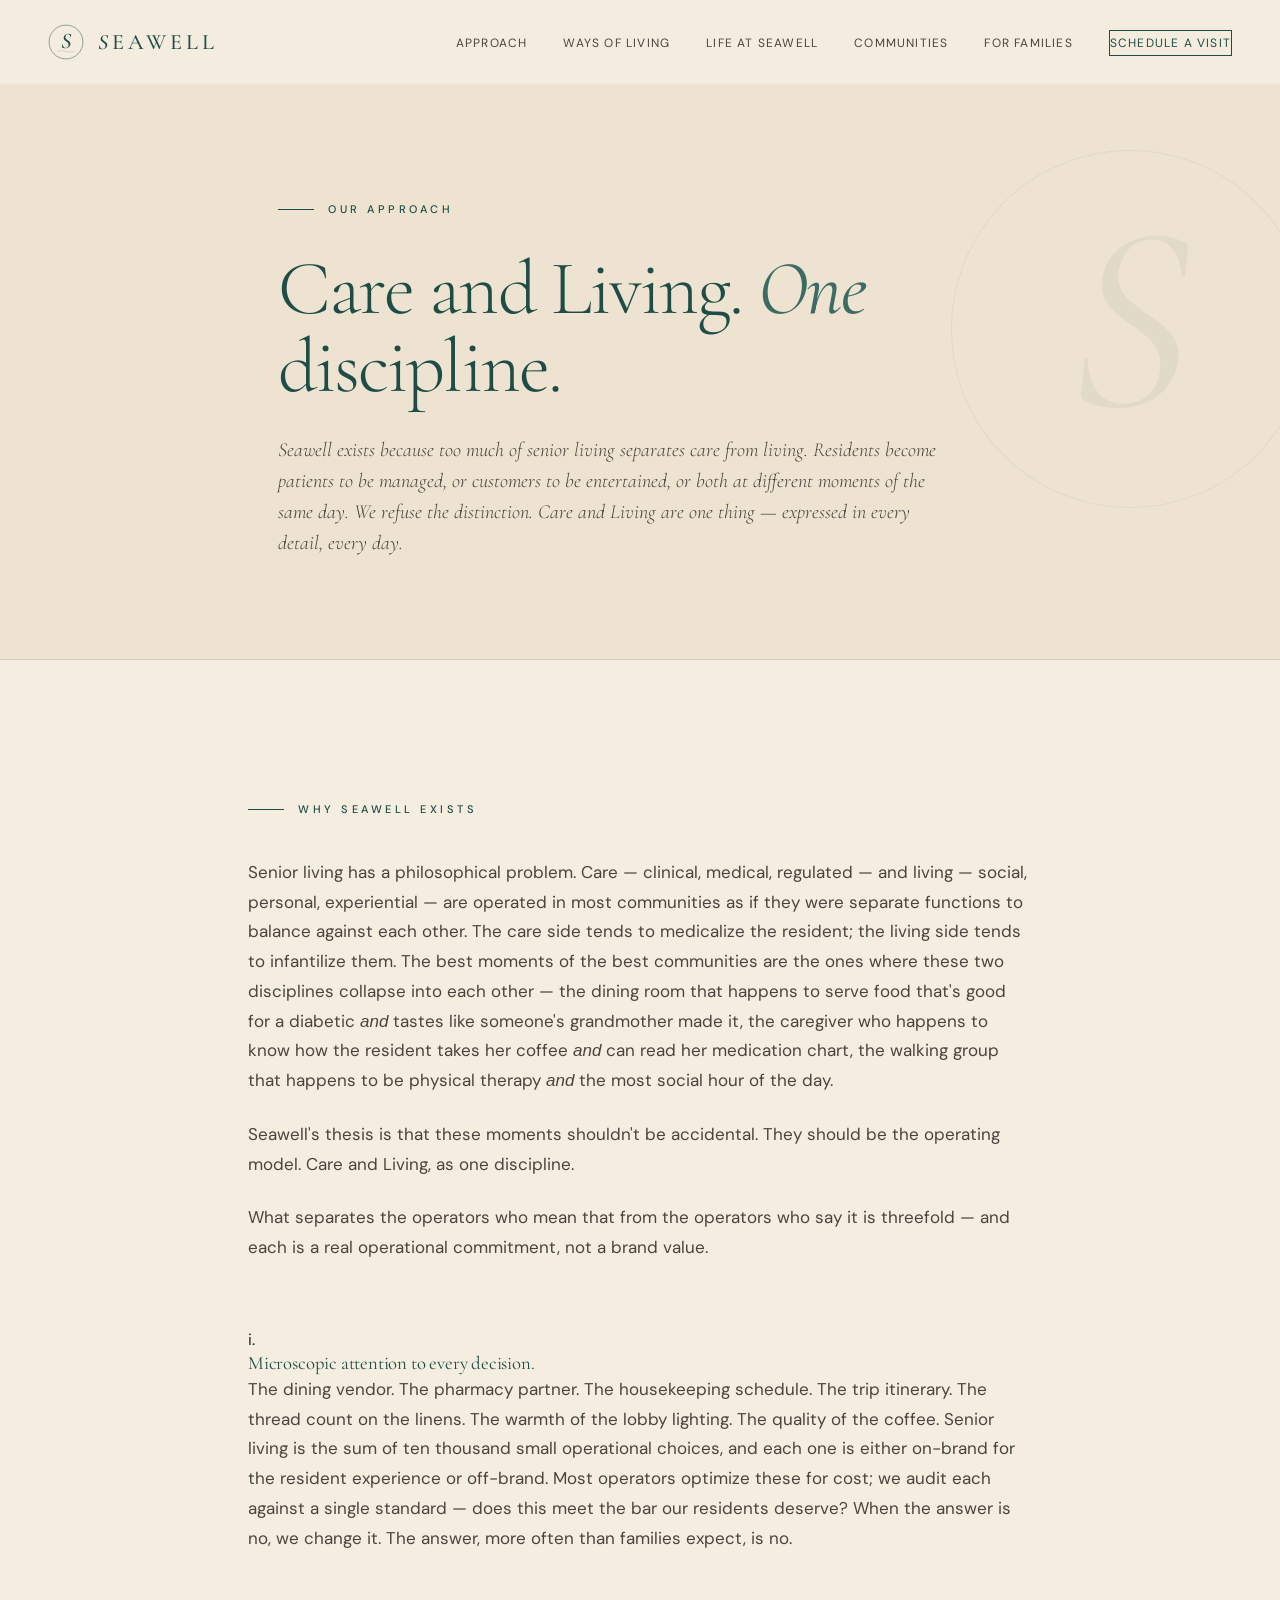
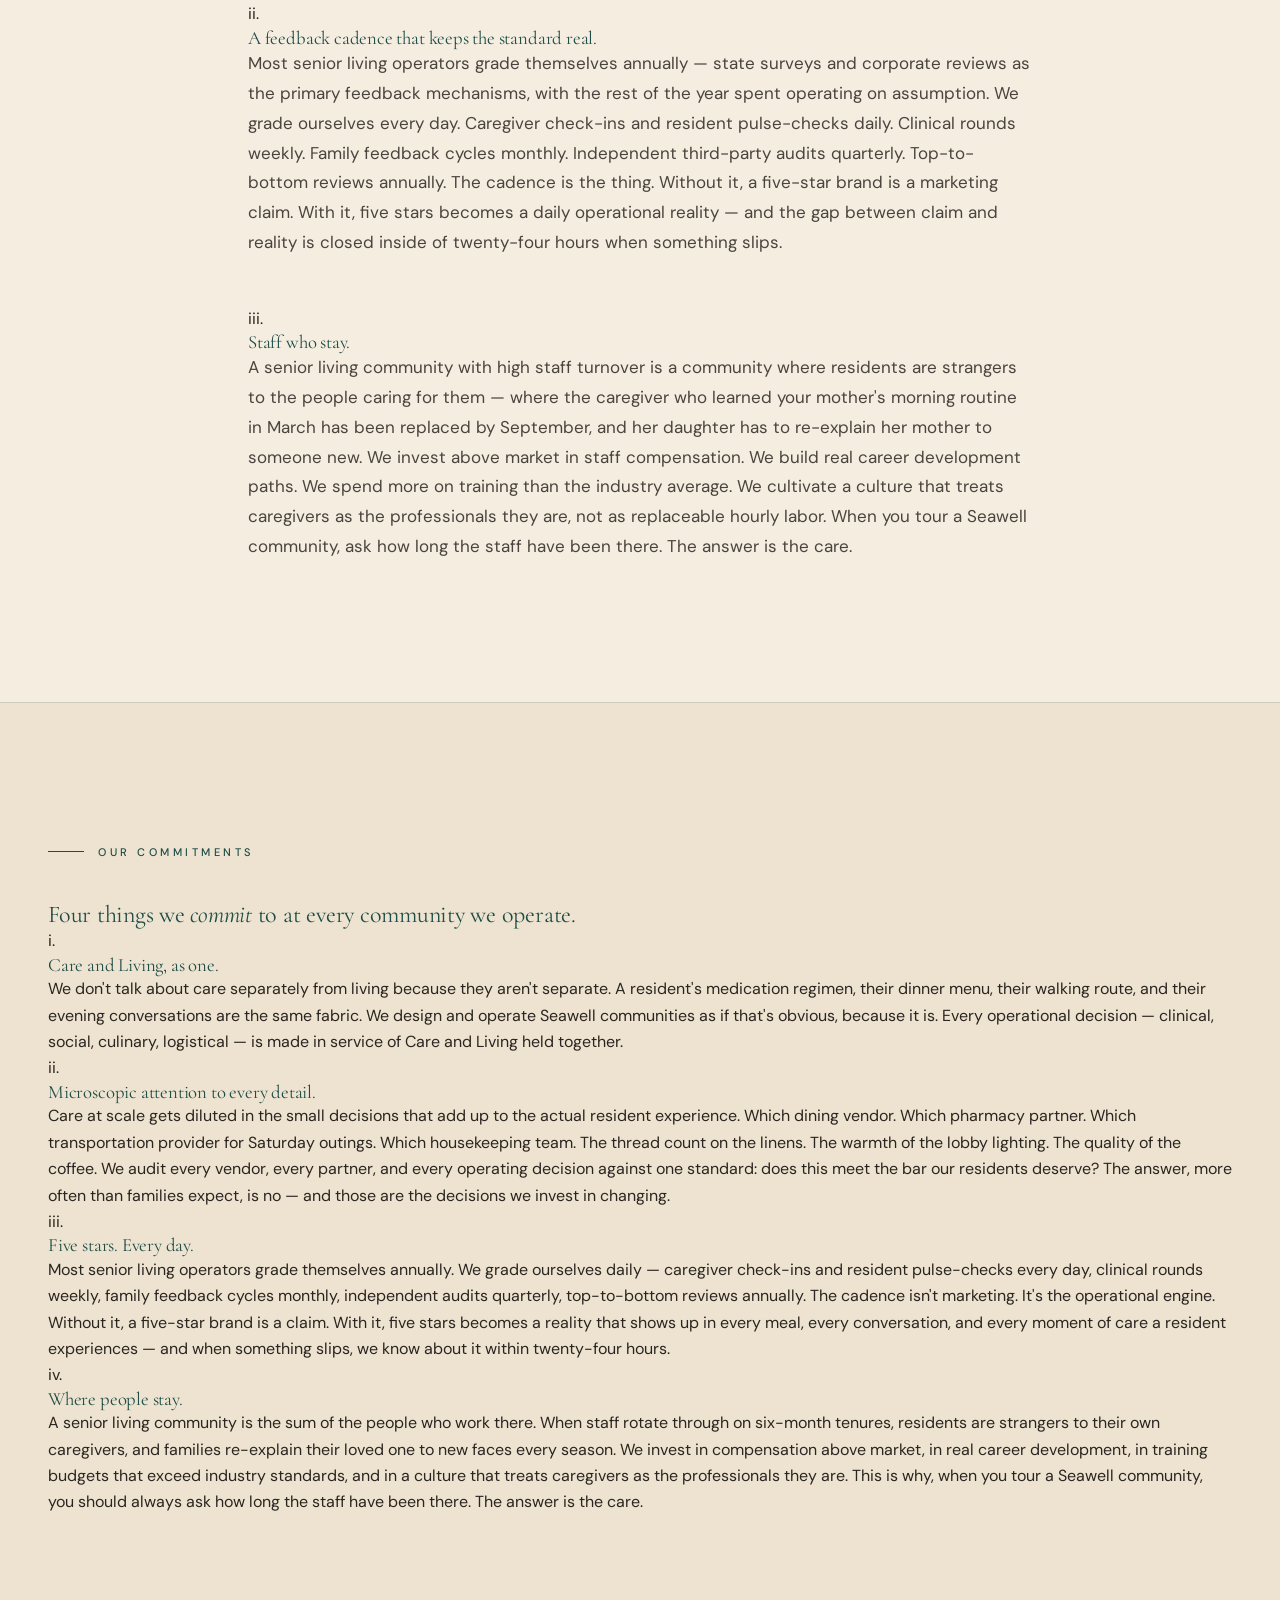
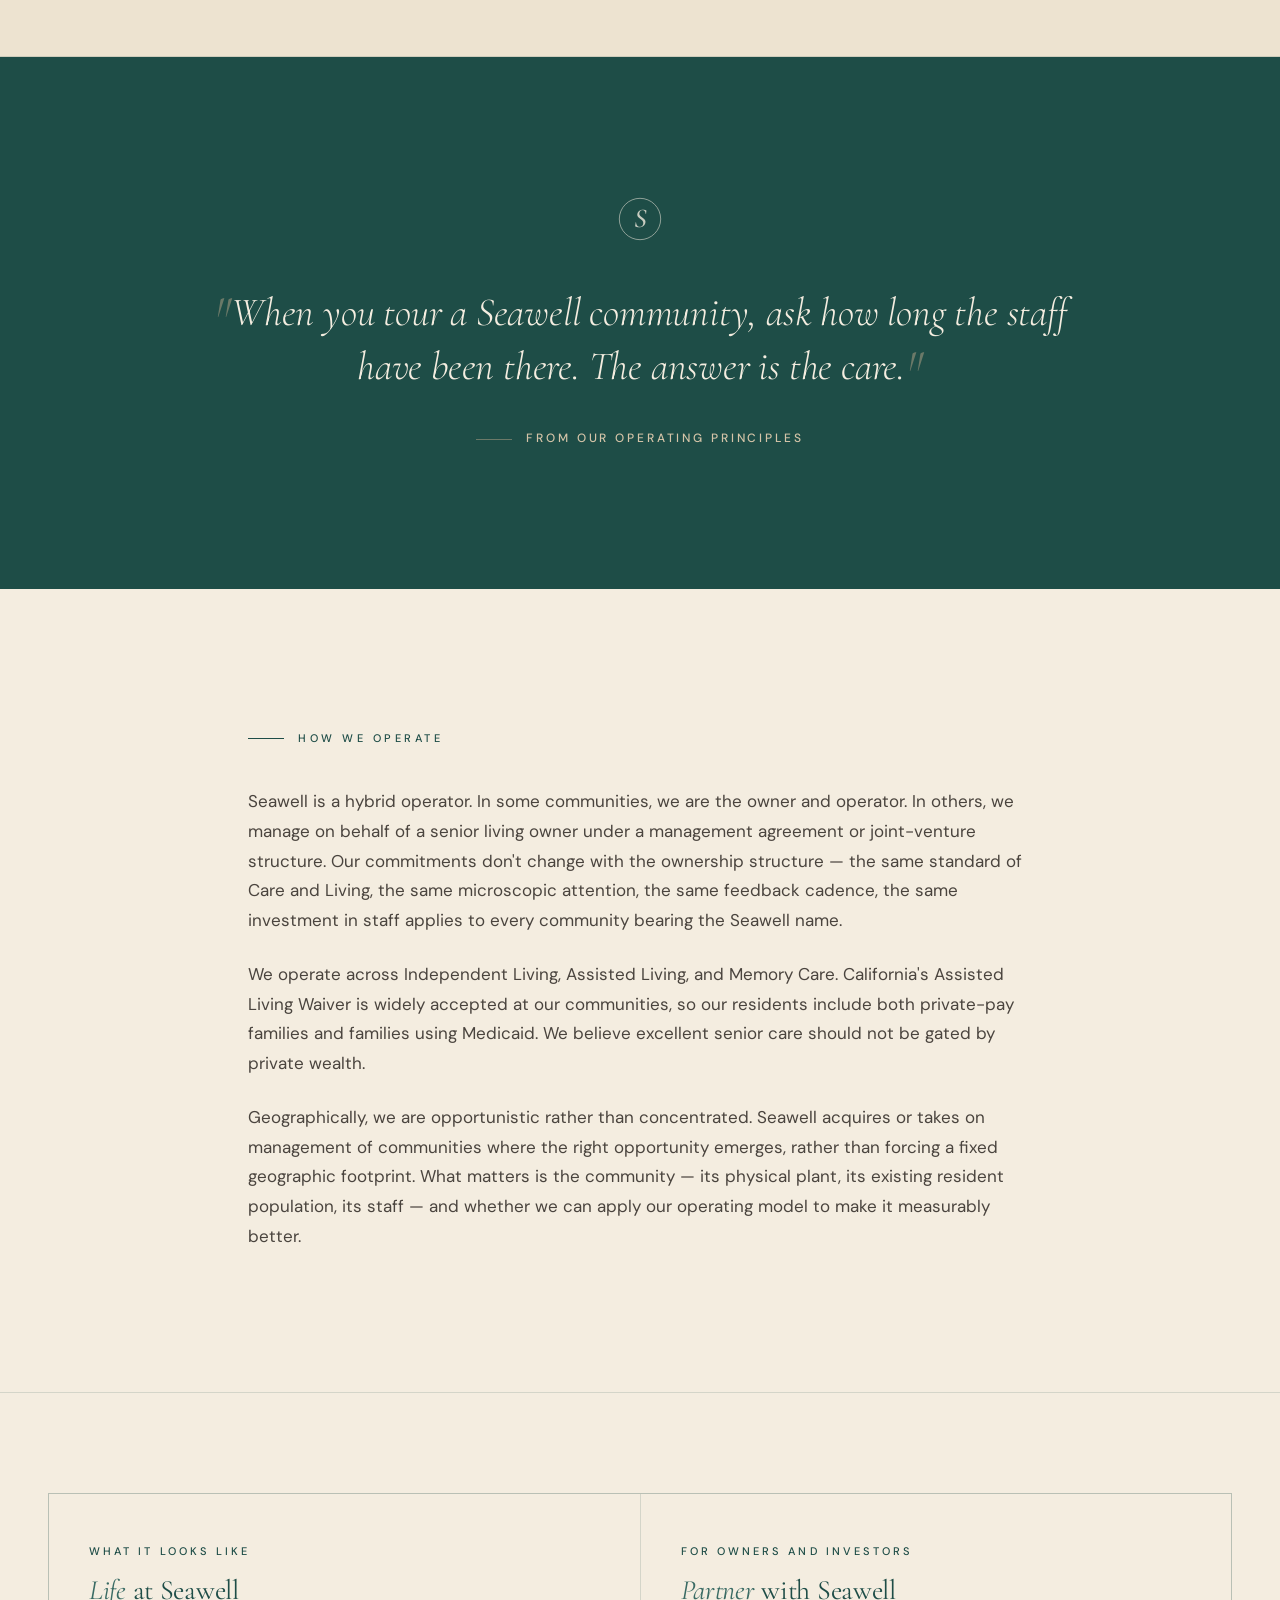
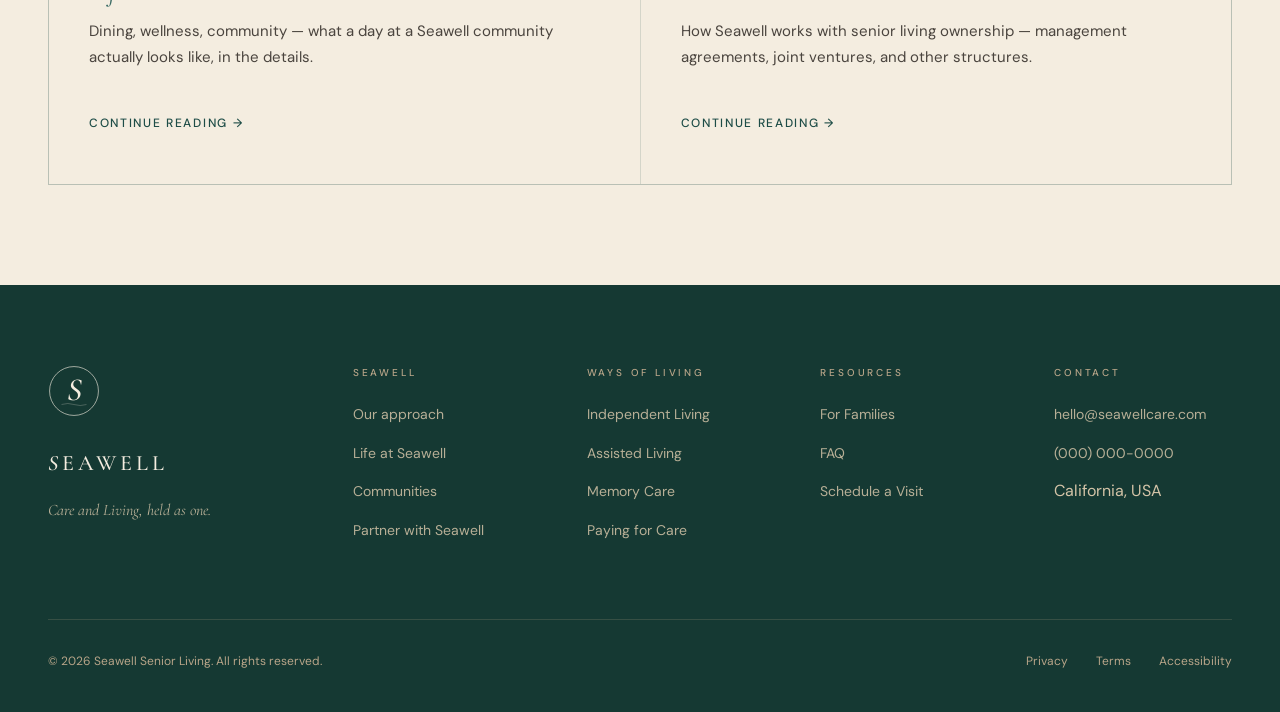
==== commit 0cfebb9a: "update context" ====
--- a/about.html
+++ b/about.html
@@ -4,7 +4,25 @@
 <meta charset="UTF-8">
 <meta name="viewport" content="width=device-width, initial-scale=1.0">
 <title>Our Approach — Seawell Senior Living</title>
-<meta name="description" content="The philosophy behind Seawell: small enough to know you, serious enough to care for you. Boutique senior living combined with clinical excellence.">
+<meta name="description" content="Care and Living. One discipline, not two. Seawell's thesis: the care older adults need and the lives they are living are one thing, expressed in every detail.">
+<meta property="og:type" content="website">
+<meta property="og:site_name" content="Seawell Senior Living">
+<meta property="og:title" content="Our Approach — Seawell Senior Living">
+<meta property="og:description" content="Care and Living. One discipline, not two. The thesis behind Seawell — and the three disciplines that make it real: microscopic attention, a daily feedback cadence, and staff who stay.">
+<meta property="og:url" content="https://seawellcare.com/about.html">
+<meta property="og:image" content="https://seawellcare.com/og-image.png">
+<meta property="og:image:width" content="1200">
+<meta property="og:image:height" content="1200">
+<meta property="og:image:alt" content="Seawell Senior Living">
+<meta property="og:image:type" content="image/png">
+<meta name="twitter:card" content="summary_large_image">
+<meta name="twitter:title" content="Our Approach — Seawell Senior Living">
+<meta name="twitter:description" content="Care and Living. One discipline, not two. The thesis behind Seawell.">
+<meta name="twitter:image" content="https://seawellcare.com/og-image.png">
+<meta name="twitter:image:alt" content="Seawell Senior Living">
+<link rel="canonical" href="https://seawellcare.com/about.html">
+<link rel="icon" type="image/svg+xml" href="/favicon.svg">
+<link rel="apple-touch-icon" href="/favicon.svg">
 <link rel="preconnect" href="https://fonts.googleapis.com">
 <link rel="preconnect" href="https://fonts.gstatic.com" crossorigin>
 <link href="https://fonts.googleapis.com/css2?family=Cormorant+Garamond:ital,wght@0,300;0,400;0,500;0,600;1,300;1,400;1,500;1,600&family=DM+Sans:ital,opsz,wght@0,9..40,300;0,9..40,400;0,9..40,500;1,9..40,400&display=swap" rel="stylesheet">
@@ -22,9 +40,9 @@
       </svg>
       <span class="nav-logo-text"><span class="italic-s">S</span>EAWELL</span>
     </a>
-    <button class="nav-toggle" id="navToggle" aria-label="Menu"><span></span><span></span><span></span></button>
+    <button class="nav-toggle" id="navToggle" aria-label="Menu" aria-expanded="false" aria-controls="navLinks"><span></span><span></span><span></span></button>
     <ul class="nav-links" id="navLinks">
-      <li><a href="about.html" class="active">Approach</a></li>
+      <li><a href="about.html" aria-current="page">Approach</a></li>
       <li><a href="living.html">Ways of Living</a></li>
       <li><a href="life.html">Life at Seawell</a></li>
       <li><a href="communities.html">Communities</a></li>
@@ -41,44 +59,97 @@
   </svg>
   <div class="container page-hero-inner">
     <div class="page-hero-eyebrow">Our approach</div>
-    <h1>Care and a life still being lived. <em>Both</em>, or nothing.</h1>
-    <p class="page-hero-lede">Seawell exists because too much of senior living treats residents as either medical cases to be managed or customers to be entertained — and almost never as whole people who are, at once, being cared for and still living. We refused to accept the choice.</p>
+    <h1>Care and Living. <em>One</em> discipline.</h1>
+    <p class="page-hero-lede">Seawell exists because too much of senior living separates care from living. Residents become patients to be managed, or customers to be entertained, or both at different moments of the same day. We refuse the distinction. Care and Living are one thing — expressed in every detail, every day.</p>
   </div>
 </section>
 
 <section class="standard">
   <div class="container-narrow">
-    <div class="prose">
-      <h2>Why <em>Seawell</em> exists</h2>
-      <p>Senior living in America is enormous, and most of it is serviceable. Residents are housed, medications are dispensed, meals are served, activities are organized, and life continues — adequately. Adequately, for many families, is all they feel they can reasonably ask for. But adequately is a low bar for the last chapters of a person's life.</p>
-      <p>Seawell was founded on the belief that senior living can be substantially better than adequate — and that the better version is not a matter of more expensive finishes or aspirational branding, but of two disciplines held in balance. The first is genuine care: licensed nursing, rigorous medication management, evidence-based memory care programming, and a care team with the time and training to actually know each resident. The second is genuine living: dining that respects residents as adults with taste and appetite, programming that reflects their actual interests, community culture that treats them as participants rather than recipients, and physical environments that feel like homes rather than institutions.</p>
-      <p>We do not believe these two things are in tension. The best senior living communities have always held both. Too few of them currently do.</p>
-
-      <blockquote>Care without a life, and a life without care — these are the two failures of senior living. Seawell is our attempt to refuse both.</blockquote>
-
-      <h2>How we <em>operate</em></h2>
-      <p>Seawell is a hybrid senior living operator. We both acquire and own communities directly and work with existing senior living owners under management agreements — taking responsibility for operations, staff, care, programming, and resident experience. This model reflects a specific conviction: there are thousands of senior living communities in America that already exist — built, licensed, and housing residents — that could be substantially better with a more thoughtful operator. Building new buildings is not what senior living primarily needs. Operating existing buildings more thoughtfully is.</p>
-      <p>We operate communities across Independent Living, Assisted Living, and Memory Care. We participate in California's Assisted Living Waiver (ALW) program at communities where it is appropriate, making Medicaid-supported care available alongside private-pay residents at the same standard of service. Our geographic focus is opportunistic — where the right community, the right owner, and the right team come together, we will work there.</p>
-
-      <h2>Our <em>commitments</em></h2>
-
-      <h3><em>i.</em> Human-scale care</h3>
-      <p>Staffing and operational structures sized so caregivers can actually know each resident. Smaller caseloads per caregiver, longer staff tenure, and a deliberate culture of attention. A caregiver who has been at the community for three years and knows twenty residents deeply is a fundamentally different asset than a caregiver who has been there three months and is responsible for forty. We staff and compensate for the former.</p>
-
-      <h3><em>ii.</em> A life still being lived</h3>
-      <p>Programming, dining, and community culture built on the premise that residents are still active participants in their own lives. Movement, cognitive engagement, social connection, and purpose are not amenities that appear on the Tuesday afternoon activity calendar — they are the operating model. Residents arrive at a Seawell community and continue to get better at things, not worse: balance, memory, social connection, sense of purpose. We design against the decline narrative.</p>
-
-      <h3><em>iii.</em> Clinical excellence you can trust</h3>
-      <p>Licensed nursing. Sophisticated medication management. Certified memory care programming from staff trained in evidence-based dementia care. Clear care progression pathways so that when a resident's needs evolve — as they inevitably will — they can transition within the community rather than face a disruptive move. Families never have to ask "will my mother outgrow this place?" because the care grows with her.</p>
-
-      <h3><em>iv.</em> Access at multiple price points</h3>
-      <p>Seawell operates communities across private-pay and Medicaid waiver tiers. California's Assisted Living Waiver (ALW) is widely accepted at our communities, broadening access to residents who qualify for Medicaid-supported care. We believe quality senior living should not be reserved for the few who can pay the most — and we build our operating model around that belief.</p>
-
-      <h2>What you'll <em>find</em> at Seawell</h2>
-      <p>Licensed Residential Care for the Elderly (RCFE) operations in California, certified memory care programming, licensed nursing oversight, chef-prepared meals using fresh local ingredients, dedicated wellness programming, private residences furnishable with personal belongings, and a care team that includes licensed nurses, certified dementia-trained caregivers, and dedicated wellness and engagement staff. Every community we operate — whether newly acquired or long-established — is held to the same operational standards and resident experience.</p>
-
-      <h2>Who we <em>serve</em></h2>
-      <p>Seawell communities serve residents across Independent Living, Assisted Living, and Memory Care. We serve private-pay residents, Assisted Living Waiver participants, and residents combining multiple funding sources. Couples with different care needs can live in the same community. Residents can progress through care levels without leaving home. The question we are built around — can senior living be genuinely good, at multiple price points, without trade-offs on care or on life? — is the question our operations are designed to answer.</p>
+    <div class="section-label">Why Seawell exists</div>
+    <div class="prose reveal">
+      <p>Senior living has a philosophical problem. Care — clinical, medical, regulated — and living — social, personal, experiential — are operated in most communities as if they were separate functions to balance against each other. The care side tends to medicalize the resident; the living side tends to infantilize them. The best moments of the best communities are the ones where these two disciplines collapse into each other — the dining room that happens to serve food that's good for a diabetic <em>and</em> tastes like someone's grandmother made it, the caregiver who happens to know how the resident takes her coffee <em>and</em> can read her medication chart, the walking group that happens to be physical therapy <em>and</em> the most social hour of the day.</p>
+      <p>Seawell's thesis is that these moments shouldn't be accidental. They should be the operating model. Care and Living, as one discipline.</p>
+      <p>What separates the operators who mean that from the operators who say it is threefold — and each is a real operational commitment, not a brand value.</p>
+    </div>
+
+    <div class="numbered-block reveal" style="margin-top:64px">
+      <div class="numbered-marker">i.</div>
+      <h3 class="numbered-title">Microscopic attention to every decision.</h3>
+      <p class="prose">The dining vendor. The pharmacy partner. The housekeeping schedule. The trip itinerary. The thread count on the linens. The warmth of the lobby lighting. The quality of the coffee. Senior living is the sum of ten thousand small operational choices, and each one is either on-brand for the resident experience or off-brand. Most operators optimize these for cost; we audit each against a single standard — does this meet the bar our residents deserve? When the answer is no, we change it. The answer, more often than families expect, is no.</p>
+    </div>
+
+    <div class="numbered-block reveal" style="margin-top:48px">
+      <div class="numbered-marker">ii.</div>
+      <h3 class="numbered-title">A feedback cadence that keeps the standard real.</h3>
+      <p class="prose">Most senior living operators grade themselves annually — state surveys and corporate reviews as the primary feedback mechanisms, with the rest of the year spent operating on assumption. We grade ourselves every day. Caregiver check-ins and resident pulse-checks daily. Clinical rounds weekly. Family feedback cycles monthly. Independent third-party audits quarterly. Top-to-bottom reviews annually. The cadence is the thing. Without it, a five-star brand is a marketing claim. With it, five stars becomes a daily operational reality — and the gap between claim and reality is closed inside of twenty-four hours when something slips.</p>
+    </div>
+
+    <div class="numbered-block reveal" style="margin-top:48px">
+      <div class="numbered-marker">iii.</div>
+      <h3 class="numbered-title">Staff who stay.</h3>
+      <p class="prose">A senior living community with high staff turnover is a community where residents are strangers to the people caring for them — where the caregiver who learned your mother's morning routine in March has been replaced by September, and her daughter has to re-explain her mother to someone new. We invest above market in staff compensation. We build real career development paths. We spend more on training than the industry average. We cultivate a culture that treats caregivers as the professionals they are, not as replaceable hourly labor. When you tour a Seawell community, ask how long the staff have been there. The answer is the care.</p>
+    </div>
+  </div>
+</section>
+
+<section class="band">
+  <div class="container">
+    <div class="section-label">Our commitments</div>
+    <h2 class="pillars-heading reveal">Four things we <em>commit</em> to at every community we operate.</h2>
+    <div class="commitments-list">
+      <div class="commitment reveal">
+        <div class="commitment-num">i.</div>
+        <div>
+          <h3 class="commitment-title">Care and Living, as one.</h3>
+          <p class="commitment-body">We don't talk about care separately from living because they aren't separate. A resident's medication regimen, their dinner menu, their walking route, and their evening conversations are the same fabric. We design and operate Seawell communities as if that's obvious, because it is. Every operational decision — clinical, social, culinary, logistical — is made in service of Care and Living held together.</p>
+        </div>
+      </div>
+      <div class="commitment reveal">
+        <div class="commitment-num">ii.</div>
+        <div>
+          <h3 class="commitment-title">Microscopic attention to every detail.</h3>
+          <p class="commitment-body">Care at scale gets diluted in the small decisions that add up to the actual resident experience. Which dining vendor. Which pharmacy partner. Which transportation provider for Saturday outings. Which housekeeping team. The thread count on the linens. The warmth of the lobby lighting. The quality of the coffee. We audit every vendor, every partner, and every operating decision against one standard: does this meet the bar our residents deserve? The answer, more often than families expect, is no — and those are the decisions we invest in changing.</p>
+        </div>
+      </div>
+      <div class="commitment reveal">
+        <div class="commitment-num">iii.</div>
+        <div>
+          <h3 class="commitment-title">Five stars. Every day.</h3>
+          <p class="commitment-body">Most senior living operators grade themselves annually. We grade ourselves daily — caregiver check-ins and resident pulse-checks every day, clinical rounds weekly, family feedback cycles monthly, independent audits quarterly, top-to-bottom reviews annually. The cadence isn't marketing. It's the operational engine. Without it, a five-star brand is a claim. With it, five stars becomes a reality that shows up in every meal, every conversation, and every moment of care a resident experiences — and when something slips, we know about it within twenty-four hours.</p>
+        </div>
+      </div>
+      <div class="commitment reveal">
+        <div class="commitment-num">iv.</div>
+        <div>
+          <h3 class="commitment-title">Where people stay.</h3>
+          <p class="commitment-body">A senior living community is the sum of the people who work there. When staff rotate through on six-month tenures, residents are strangers to their own caregivers, and families re-explain their loved one to new faces every season. We invest in compensation above market, in real career development, in training budgets that exceed industry standards, and in a culture that treats caregivers as the professionals they are. This is why, when you tour a Seawell community, you should always ask how long the staff have been there. The answer is the care.</p>
+        </div>
+      </div>
+    </div>
+  </div>
+</section>
+
+<section class="deep">
+  <div class="container">
+    <div class="pull-quote">
+      <svg class="pull-quote-mark" viewBox="0 0 100 100" xmlns="http://www.w3.org/2000/svg" aria-hidden="true">
+        <circle cx="50" cy="50" r="47" fill="none" stroke="#F4EDE0" stroke-width="1.5"/>
+        <text x="50" y="68" text-anchor="middle" font-family="Cormorant Garamond, Didot, Georgia, serif" font-size="62" font-style="italic" font-weight="500" fill="#F4EDE0">S</text>
+      </svg>
+      <p class="pull-quote-text" style="color:var(--ivory)">When you tour a Seawell community, ask how long the staff have been there. The answer is the care.</p>
+      <div class="pull-quote-attr">From our operating principles</div>
+    </div>
+  </div>
+</section>
+
+<section class="standard">
+  <div class="container-narrow">
+    <div class="section-label">How we operate</div>
+    <div class="prose reveal">
+      <p>Seawell is a hybrid operator. In some communities, we are the owner and operator. In others, we manage on behalf of a senior living owner under a management agreement or joint-venture structure. Our commitments don't change with the ownership structure — the same standard of Care and Living, the same microscopic attention, the same feedback cadence, the same investment in staff applies to every community bearing the Seawell name.</p>
+      <p>We operate across Independent Living, Assisted Living, and Memory Care. California's Assisted Living Waiver is widely accepted at our communities, so our residents include both private-pay families and families using Medicaid. We believe excellent senior care should not be gated by private wealth.</p>
+      <p>Geographically, we are opportunistic rather than concentrated. Seawell acquires or takes on management of communities where the right opportunity emerges, rather than forcing a fixed geographic footprint. What matters is the community — its physical plant, its existing resident population, its staff — and whether we can apply our operating model to make it measurably better.</p>
     </div>
   </div>
 </section>
@@ -86,17 +157,17 @@
 <section class="cross-links">
   <div class="container">
     <div class="cross-links-grid">
-      <a href="living.html" class="cross-link">
-        <span class="cross-link-label">Continue reading</span>
-        <h3 class="cross-link-title"><em>Ways</em> of living</h3>
-        <p class="card-body" style="margin-top:12px">Three levels of care, one continuous home. Learn how Independent Living, Assisted Living, and Memory Care work at Seawell.</p>
-        <span class="cross-link-arrow">Explore →</span>
+      <a href="life.html" class="cross-link">
+        <span class="cross-link-label">What it looks like</span>
+        <h3 class="cross-link-title"><em>Life</em> at Seawell</h3>
+        <p class="card-body" style="margin-top:12px">Dining, wellness, community — what a day at a Seawell community actually looks like, in the details.</p>
+        <span class="cross-link-arrow">Continue reading →</span>
       </a>
-      <a href="life.html" class="cross-link">
-        <span class="cross-link-label">Continue reading</span>
-        <h3 class="cross-link-title"><em>Life</em> at Seawell</h3>
-        <p class="card-body" style="margin-top:12px">A day in the life of a Seawell resident — dining, wellness, community, and the rhythm of a well-lived life.</p>
-        <span class="cross-link-arrow">Explore →</span>
+      <a href="partner.html" class="cross-link">
+        <span class="cross-link-label">For owners and investors</span>
+        <h3 class="cross-link-title"><em>Partner</em> with Seawell</h3>
+        <p class="card-body" style="margin-top:12px">How Seawell works with senior living ownership — management agreements, joint ventures, and other structures.</p>
+        <span class="cross-link-arrow">Continue reading →</span>
       </a>
     </div>
   </div>
@@ -112,7 +183,7 @@
           <path d="M 26 76 Q 38 72 50 76 T 74 76" fill="none" stroke="#F4EDE0" stroke-width="0.9" opacity="0.5"/>
         </svg>
         <div class="footer-brand-name"><span class="italic-s">S</span>EAWELL</div>
-        <p class="footer-tagline">Small enough to know you.</p>
+        <p class="footer-tagline">Care and Living, held as one.</p>
       </div>
       <div class="footer-col">
         <div class="footer-col-label">Seawell</div>
--- a/styles.css
+++ b/styles.css
@@ -32,6 +32,38 @@
 
 ::selection { background: var(--teal); color: var(--ivory); }
 
+/* ===== FOCUS STYLES ===== */
+:focus { outline: none; }
+:focus-visible {
+  outline: 2px solid var(--teal);
+  outline-offset: 3px;
+  border-radius: 2px;
+}
+.btn:focus-visible,
+.nav-cta:focus-visible { outline-offset: 4px; }
+.form-field input:focus-visible,
+.form-field select:focus-visible,
+.form-field textarea:focus-visible,
+.access-form input:focus-visible {
+  outline-offset: 0;
+  border-color: var(--teal);
+  box-shadow: 0 0 0 2px var(--teal);
+}
+section.deep :focus-visible,
+footer.site-footer :focus-visible { outline-color: var(--ivory); }
+
+.visually-hidden {
+  position: absolute;
+  width: 1px;
+  height: 1px;
+  padding: 0;
+  margin: -1px;
+  overflow: hidden;
+  clip: rect(0, 0, 0, 0);
+  white-space: nowrap;
+  border: 0;
+}
+
 h1, h2, h3, h4 {
   font-family: var(--serif);
   font-weight: 400;
@@ -137,10 +169,11 @@
 .nav-links a:hover, .nav-links a.active { color: var(--teal); }
 
 .nav-cta {
-  padding: 10px 20px;
+  padding: 11px 28px 11px 36px;
   border: 0.5px solid var(--teal);
   color: var(--teal) !important;
   transition: all 0.3s ease;
+  text-indent: 0.05em;
 }
 
 .nav-cta:hover { background: var(--teal); color: var(--ivory) !important; }
@@ -512,21 +545,30 @@
 
 .faq-item {
   border-top: 0.5px solid var(--line);
+}
+
+.faq-item:last-child { border-bottom: 0.5px solid var(--line); }
+
+.faq-q {
+  display: flex;
+  width: 100%;
+  justify-content: space-between;
+  align-items: center;
+  font-family: var(--serif);
+  font-size: 22px;
+  font-weight: 500;
+  color: var(--teal);
+  line-height: 1.3;
+  background: transparent;
+  border: none;
   padding: 28px 0;
   cursor: pointer;
-}
-
-.faq-item:last-child { border-bottom: 0.5px solid var(--line); }
-
-.faq-q {
-  display: flex;
-  justify-content: space-between;
-  align-items: center;
-  font-family: var(--serif);
-  font-size: 22px;
-  font-weight: 500;
-  color: var(--teal);
-  line-height: 1.3;
+  text-align: left;
+}
+
+.faq-q:focus-visible {
+  outline: 2px solid var(--teal);
+  outline-offset: 4px;
 }
 
 .faq-toggle {
@@ -567,12 +609,12 @@
   max-height: 0;
   overflow: hidden;
   transition: max-height 0.4s ease, padding 0.4s ease;
-  padding-top: 0;
+  padding: 0 0 0;
 }
 
 .faq-item.open .faq-a {
   max-height: 800px;
-  padding-top: 20px;
+  padding: 0 0 28px;
 }
 
 /* ===== PULL QUOTE / EDITORIAL ===== */
